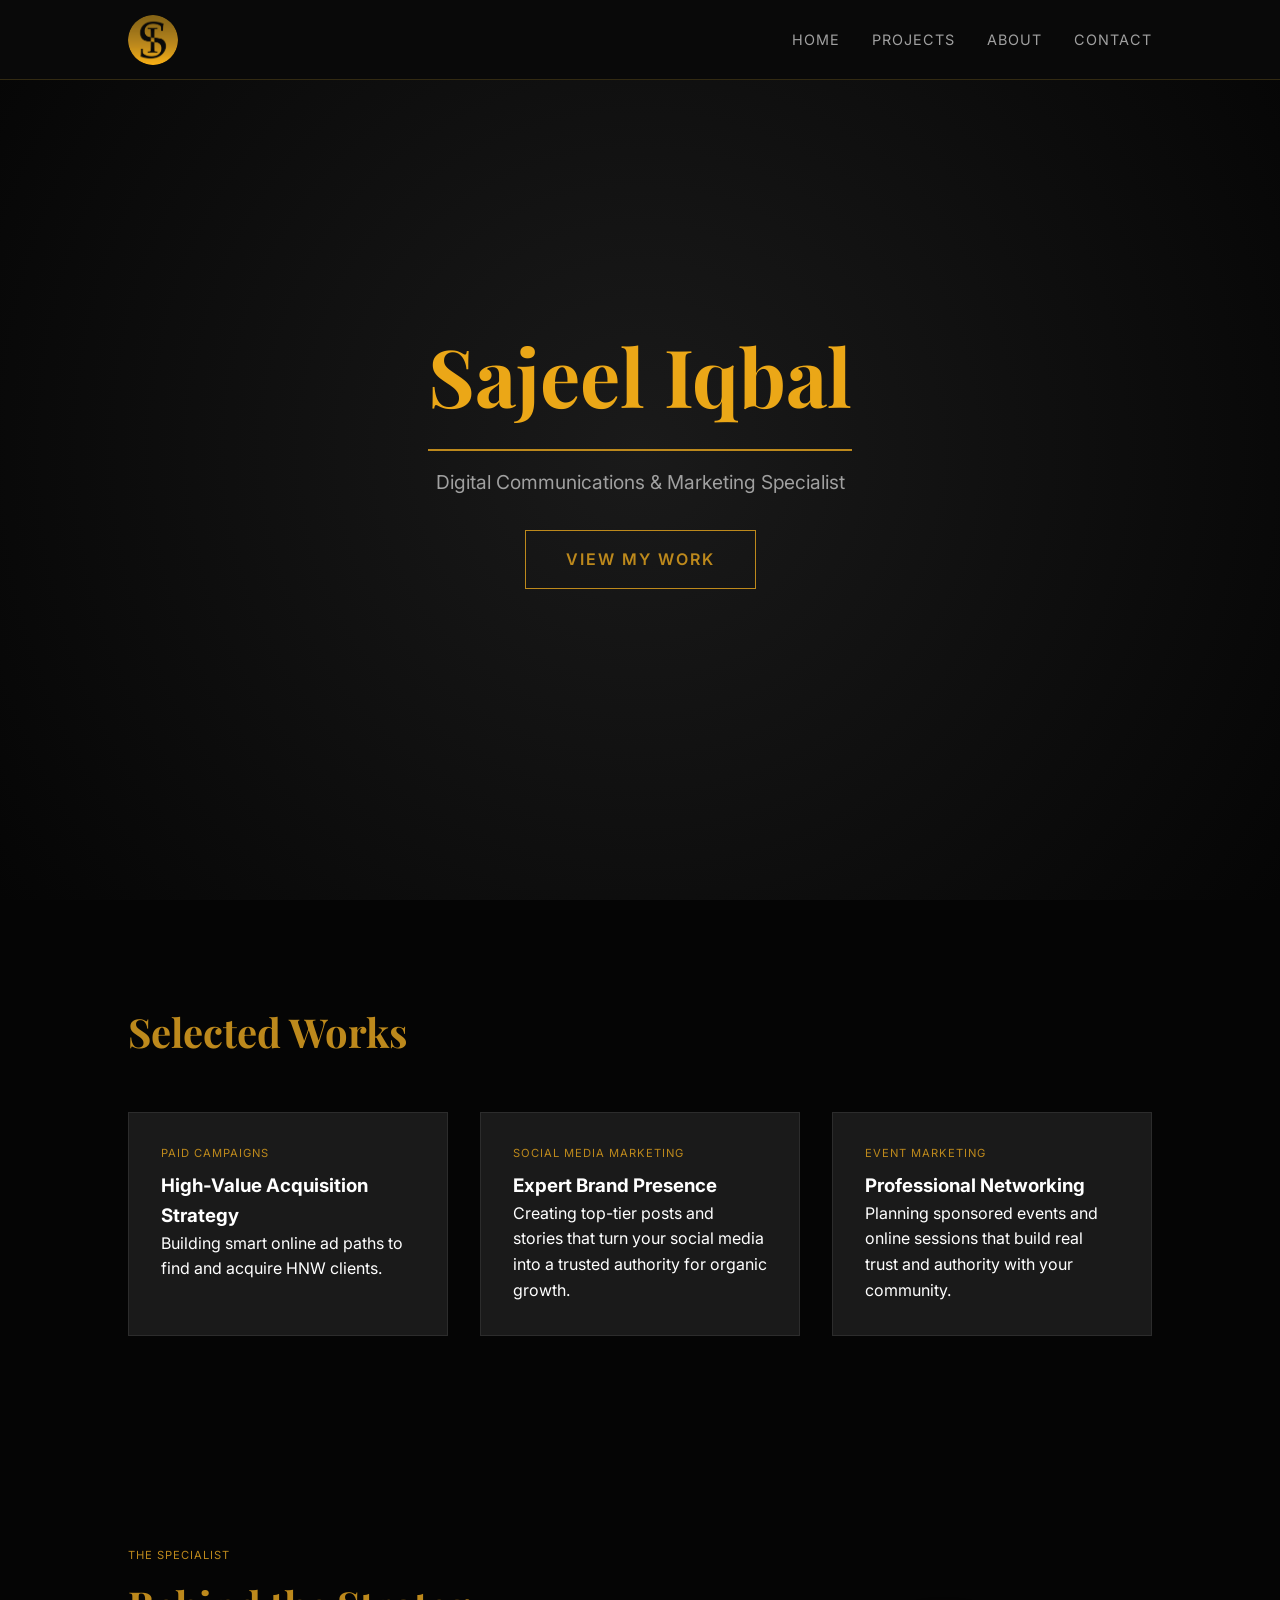
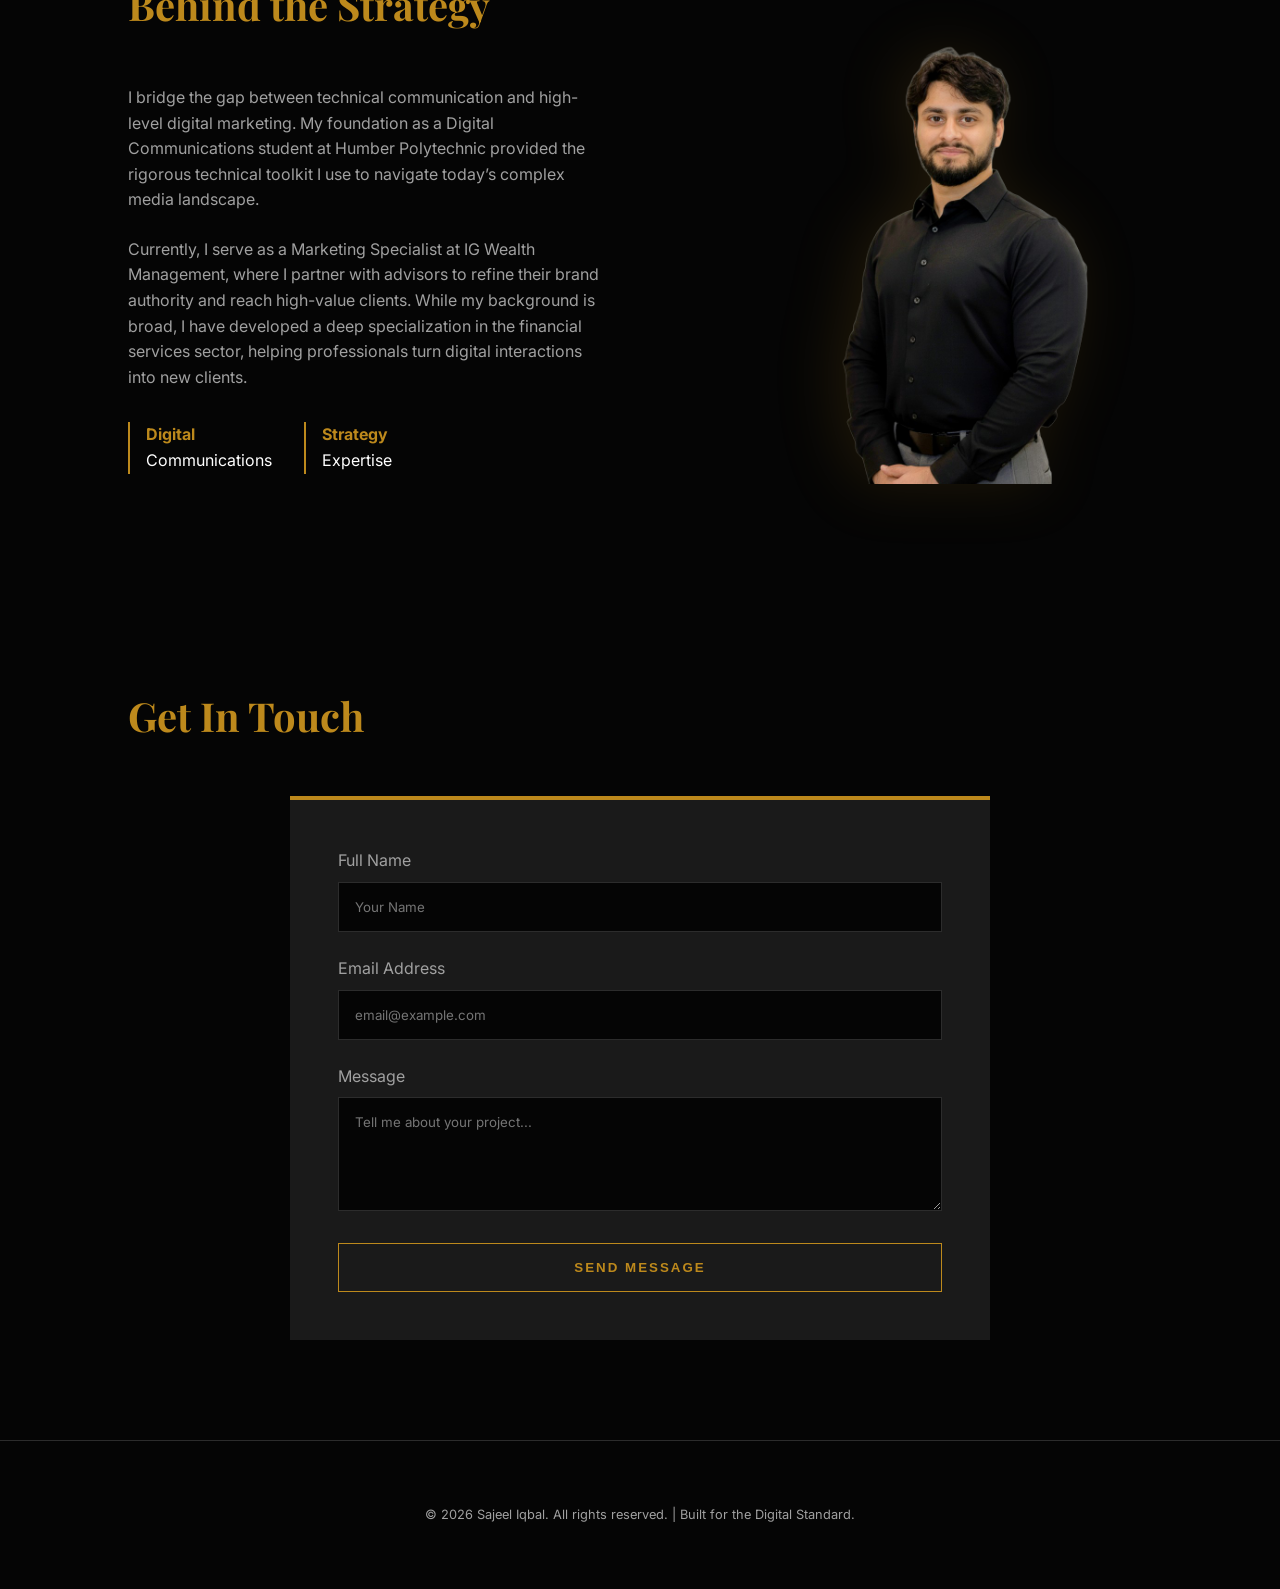
==== index.html @ 111048b8 "Add files via upload" ====
<!DOCTYPE html>
<html lang="en">
  <head>
    <meta charset="UTF-8" />
    <meta name="viewport" content="width=device-width, initial-scale=1.0" />
    <title>Sajeel Iqbal | Digital Communications & Marketing Specialist</title>
    <link
      href="https://fonts.googleapis.com/css2?family=Inter:wght@300;400;600&family=Playfair+Display:wght@700&display=swap"
      rel="stylesheet"
    />
    <link rel="stylesheet" href="style.css" />
  </head>
  <body>
    <nav>
      <a href="#" class="logo-container">
        <img
          src="img/Initials-logo.png"
          alt="Sajeel Iqbal Logo"
          class="nav-logo"
        />
      </a>

      <div class="menu-toggle" id="mobile-menu">
        <span class="bar"></span>
        <span class="bar"></span>
        <span class="bar"></span>
      </div>

      <div class="nav-links">
        <a href="#home">Home</a>
        <a href="#projects">Projects</a>
        <a href="#about">About</a>
        <a href="#contact">Contact</a>
      </div>
    </nav>

    <section id="home">
      <h1 class="hero-title">Sajeel Iqbal</h1>
      <p class="hero-sub">Digital Communications & Marketing Specialist</p>
      <div class="hero-cta">
        <a href="#projects" class="btn">View My Work</a>
      </div>
    </section>

    <section id="projects">
      <h2>Selected Works</h2>
      <div class="project-grid">
        <div class="project-card">
          <span class="tag">Paid Campaigns</span>
          <h3>High-Value Acquisition Strategy</h3>
          <p>Building smart online ad paths to find and acquire HNW clients.</p>
        </div>
        <div class="project-card">
          <span class="tag">Social Media Marketing</span>
          <h3>Expert Brand Presence</h3>
          <p>
            Creating top-tier posts and stories that turn your social media into
            a trusted authority for organic growth.
          </p>
        </div>
        <div class="project-card">
          <span class="tag">Event Marketing</span>
          <h3>Professional Networking</h3>
          <p>
            Planning sponsored events and online sessions that build real trust
            and authority with your community.
          </p>
        </div>
      </div>
    </section>

    <section id="about">
      <div class="about-container">
        <div class="about-content">
          <span class="tag">The Specialist</span>
          <h2>Behind the Strategy</h2>
          <p>
            I bridge the gap between technical communication and high-level
            digital marketing. My foundation as a Digital Communications student
            at Humber Polytechnic provided the rigorous technical toolkit I use
            to navigate today’s complex media landscape.
          </p>
          <p>
            Currently, I serve as a Marketing Specialist at IG Wealth
            Management, where I partner with advisors to refine their brand
            authority and reach high-value clients. While my background is
            broad, I have developed a deep specialization in the financial
            services sector, helping professionals turn digital interactions
            into new clients.
          </p>
          <div class="about-stats">
            <div class="stat-item">
              <strong>Digital</strong>
              <span>Communications</span>
            </div>
            <div class="stat-item">
              <strong>Strategy</strong>
              <span>Expertise</span>
            </div>
          </div>
        </div>
        <div class="about-image">
          <img src="img/sajeel.png" alt="Sajeel Iqbal" />
        </div>
      </div>
    </section>

    <section id="contact">
      <h2>Get In Touch</h2>
      <div class="contact-container">
        <form>
          <div class="form-group">
            <label>Full Name</label>
            <input type="text" placeholder="Your Name" required />
          </div>
          <div class="form-group">
            <label>Email Address</label>
            <input type="email" placeholder="email@example.com" required />
          </div>
          <div class="form-group">
            <label>Message</label>
            <textarea
              rows="5"
              placeholder="Tell me about your project..."
              required
            ></textarea>
          </div>
          <button type="submit" class="btn submit-btn">Send Message</button>
        </form>
      </div>
    </section>

    <script src="script.js"></script>

    <footer>
      <p>
        &copy; 2026 Sajeel Iqbal. All rights reserved. | Built for the Digital
        Standard.
      </p>
    </footer>
  </body>
</html>
---- style.css ----
:root {
  --black: #050505;
  --matte-black: #1a1a1a;
  --gold: #bd891c;
  --gold-bright: #eba717;
  --slate: #2c2c2c;
  --text-gray: #a0a0a0;
  --white: #ffffff;
}

* {
  margin: 0;
  padding: 0;
  box-sizing: border-box;
}

html {
  scroll-behavior: smooth;
}

body {
  background-color: var(--black);
  color: var(--white);
  font-family: "Inter", sans-serif;
  line-height: 1.6;
  overflow-x: hidden;
}

/* --- Scrollbar --- */
::-webkit-scrollbar {
  width: 8px;
}
::-webkit-scrollbar-track {
  background: var(--black);
}
::-webkit-scrollbar-thumb {
  background: var(--gold);
  border-radius: 10px;
}

/* --- Navigation --- */
nav {
  position: fixed;
  width: 100%;
  height: 80px;
  padding: 0 10%;
  display: flex;
  justify-content: space-between;
  align-items: center;
  background: rgba(10, 10, 10, 0.95);
  backdrop-filter: blur(10px);
  z-index: 1000;
  border-bottom: 1px solid rgba(212, 175, 55, 0.2);
}

.logo-container {
  display: flex;
  align-items: center;
  text-decoration: none;
}

.nav-logo {
  height: 50px;
  width: auto;
  border-radius: 50%;
  transition: transform 0.3s ease;
}

.nav-logo:hover {
  transform: scale(1.05);
}

.nav-links {
  display: flex;
  gap: 2rem;
}

.nav-links a {
  text-decoration: none;
  color: var(--text-gray);
  font-size: 0.9rem;
  text-transform: uppercase;
  letter-spacing: 1px;
  transition: 0.3s;
}

.nav-links a:hover {
  color: var(--gold);
}

/* --- Hamburger Menu --- */
.menu-toggle {
  display: none;
  flex-direction: column;
  gap: 6px;
  cursor: pointer;
}

.bar {
  width: 25px;
  height: 2px;
  background-color: var(--gold);
  transition: 0.3s;
}

/* --- Hero Section --- */
#home {
  height: 100vh;
  display: flex;
  flex-direction: column;
  justify-content: center;
  align-items: center;
  text-align: center;
  padding: 0 10%;
  background: radial-gradient(circle at center, #1a1a1a 0%, #050505 100%);
}

.hero-title {
  font-family: "Playfair Display", serif;
  font-size: clamp(3rem, 8vw, 5rem);
  color: var(--gold-bright);
  margin-bottom: 1rem;
  border-bottom: 2px solid var(--gold);
  display: inline-block;
  padding-bottom: 10px;
}

.hero-sub {
  color: var(--text-gray);
  max-width: 600px;
  font-size: 1.2rem;
  margin-bottom: 2rem;
}

.btn {
  display: inline-block;
  padding: 1rem 2.5rem;
  border: 1px solid var(--gold);
  color: var(--gold);
  text-decoration: none;
  text-transform: uppercase;
  letter-spacing: 2px;
  font-weight: 600;
  transition: 0.4s ease;
  background: transparent;
}

.btn:hover {
  background: var(--gold);
  color: var(--black);
  box-shadow: 0 0 20px rgba(212, 175, 55, 0.4);
}

/* --- Sections General --- */
section {
  padding: 100px 10%;
}

h2 {
  font-family: "Playfair Display", serif;
  font-size: 2.5rem;
  margin-bottom: 3rem;
  color: var(--gold);
}

/* --- Portfolio Grid --- */
.project-grid {
  display: grid;
  grid-template-columns: repeat(auto-fit, minmax(300px, 1fr));
  gap: 2rem;
}

.project-card {
  background: var(--matte-black);
  border: 1px solid var(--slate);
  padding: 2rem;
  position: relative;
  transition: 0.4s;
  overflow: hidden;
  transition: all 0.4s cubic-bezier(0.175, 0.885, 0.32, 1.275); /* Smooth "pop" effect */
}

.project-card:hover {
  border-color: var(--gold);
  transform: translateY(-10px);
  background: rgba(26, 26, 26, 0.8); /* Slight transparency */
  box-shadow: 0 10px 30px rgba(0, 0, 0, 0.5), 0 0 15px rgba(189, 137, 28, 0.1); /* Subtle gold aura */
}

.tag {
  font-size: 0.7rem;
  color: var(--gold);
  text-transform: uppercase;
  letter-spacing: 1px;
  margin-bottom: 0.5rem;
  display: block;
}

/* --- About Section --- */
.about-container {
  display: flex;
  align-items: center;
  gap: 4rem;
  max-width: 1100px;
  margin: 0 auto;
}

.about-content {
  flex: 1;
}

.about-content p {
  color: var(--text-gray);
  margin-bottom: 1.5rem;
}

.about-image {
  flex: 1;
  display: flex;
  justify-content: flex-end;
}

.about-image img {
  width: 100%;
  max-width: 400px;
  height: auto;
  filter: drop-shadow(-10px 0 30px rgba(189, 137, 28, 0.15));
}

.about-stats {
  display: flex;
  gap: 2rem;
  margin-top: 2rem;
}

.stat-item {
  border-left: 2px solid var(--gold);
  padding-left: 1rem;
}

.stat-item strong {
  display: block;
  color: var(--gold);
}

/* --- Contact Form --- */
.contact-container {
  max-width: 700px;
  margin: 0 auto;
  background: var(--matte-black);
  padding: 3rem;
  border-top: 4px solid var(--gold);
}

.form-group {
  margin-bottom: 1.5rem;
}

label {
  display: block;
  margin-bottom: 0.5rem;
  color: var(--text-gray);
}

input,
textarea {
  width: 100%;
  padding: 1rem;
  background: var(--black);
  border: 1px solid var(--slate);
  color: white;
  font-family: "Inter", sans-serif;
}

input:focus,
textarea:focus {
  outline: none;
  border-color: var(--gold);
}

.submit-btn {
  width: 100%;
  cursor: pointer;
}

footer {
  text-align: center;
  padding: 4rem 10%;
  color: var(--text-gray);
  font-size: 0.8rem;
  border-top: 1px solid var(--slate);
}

/* --- Mobile Adjustments --- */
@media (max-width: 768px) {
  .menu-toggle {
    display: flex;
    z-index: 1001;
  }

  .nav-links {
    position: fixed;
    right: -100%; /* Hidden off-screen */
    top: 0;
    width: 70%;
    height: 100vh;
    background: var(--matte-black);
    flex-direction: column;
    justify-content: center;
    align-items: center;
    transition: 0.4s ease-in-out;
    border-left: 1px solid var(--gold);
  }

  .nav-links.active {
    right: 0; /* Slides in when active */
  }

  /* Hamburger to X animation */
  .menu-toggle.active .bar:nth-child(1) {
    transform: translateY(8px) rotate(45deg);
  }
  .menu-toggle.active .bar:nth-child(2) {
    opacity: 0;
  }
  .menu-toggle.active .bar:nth-child(3) {
    transform: translateY(-8px) rotate(-45deg);
  }

  section {
    padding: 60px 5%;
  }

  .about-container {
    flex-direction: column-reverse; /* Image on top on mobile */
    text-align: center;
  }

  .about-image {
    justify-content: center;
  }

  .about-stats {
    justify-content: center;
  }
}
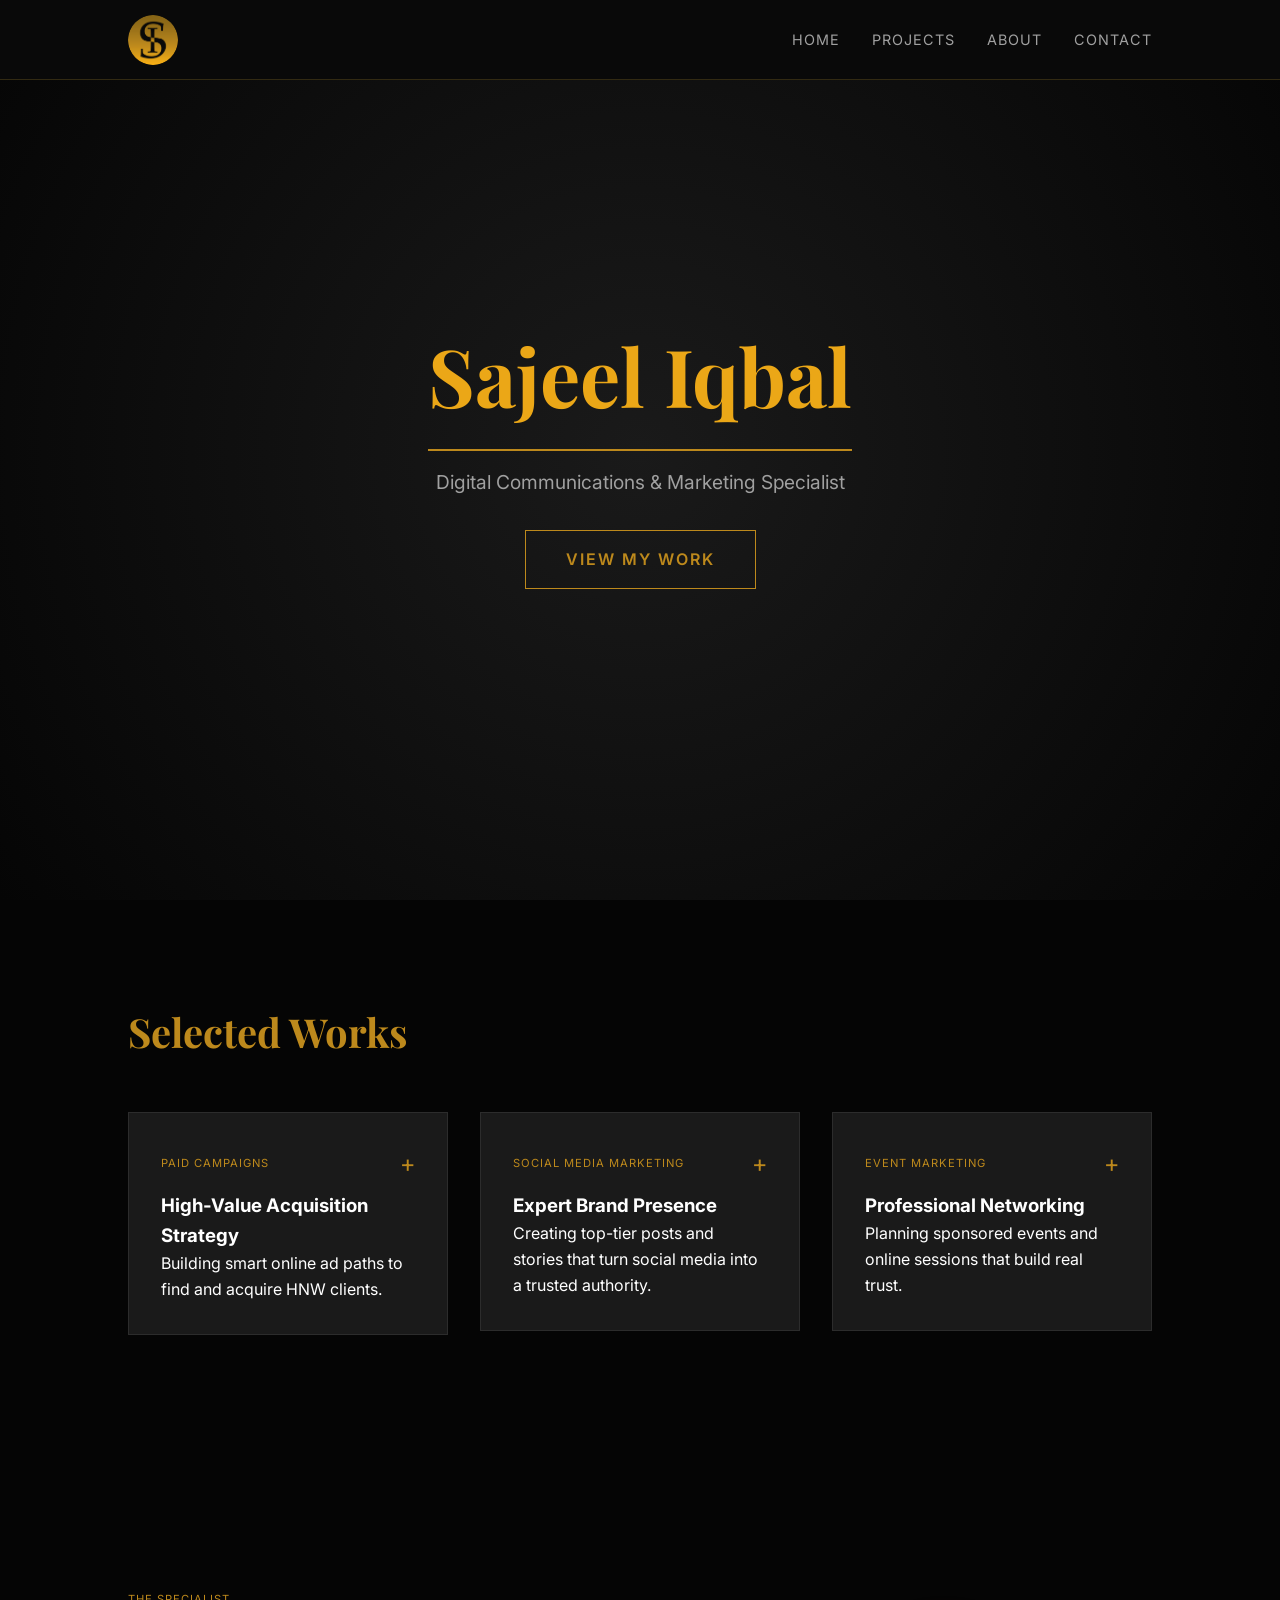
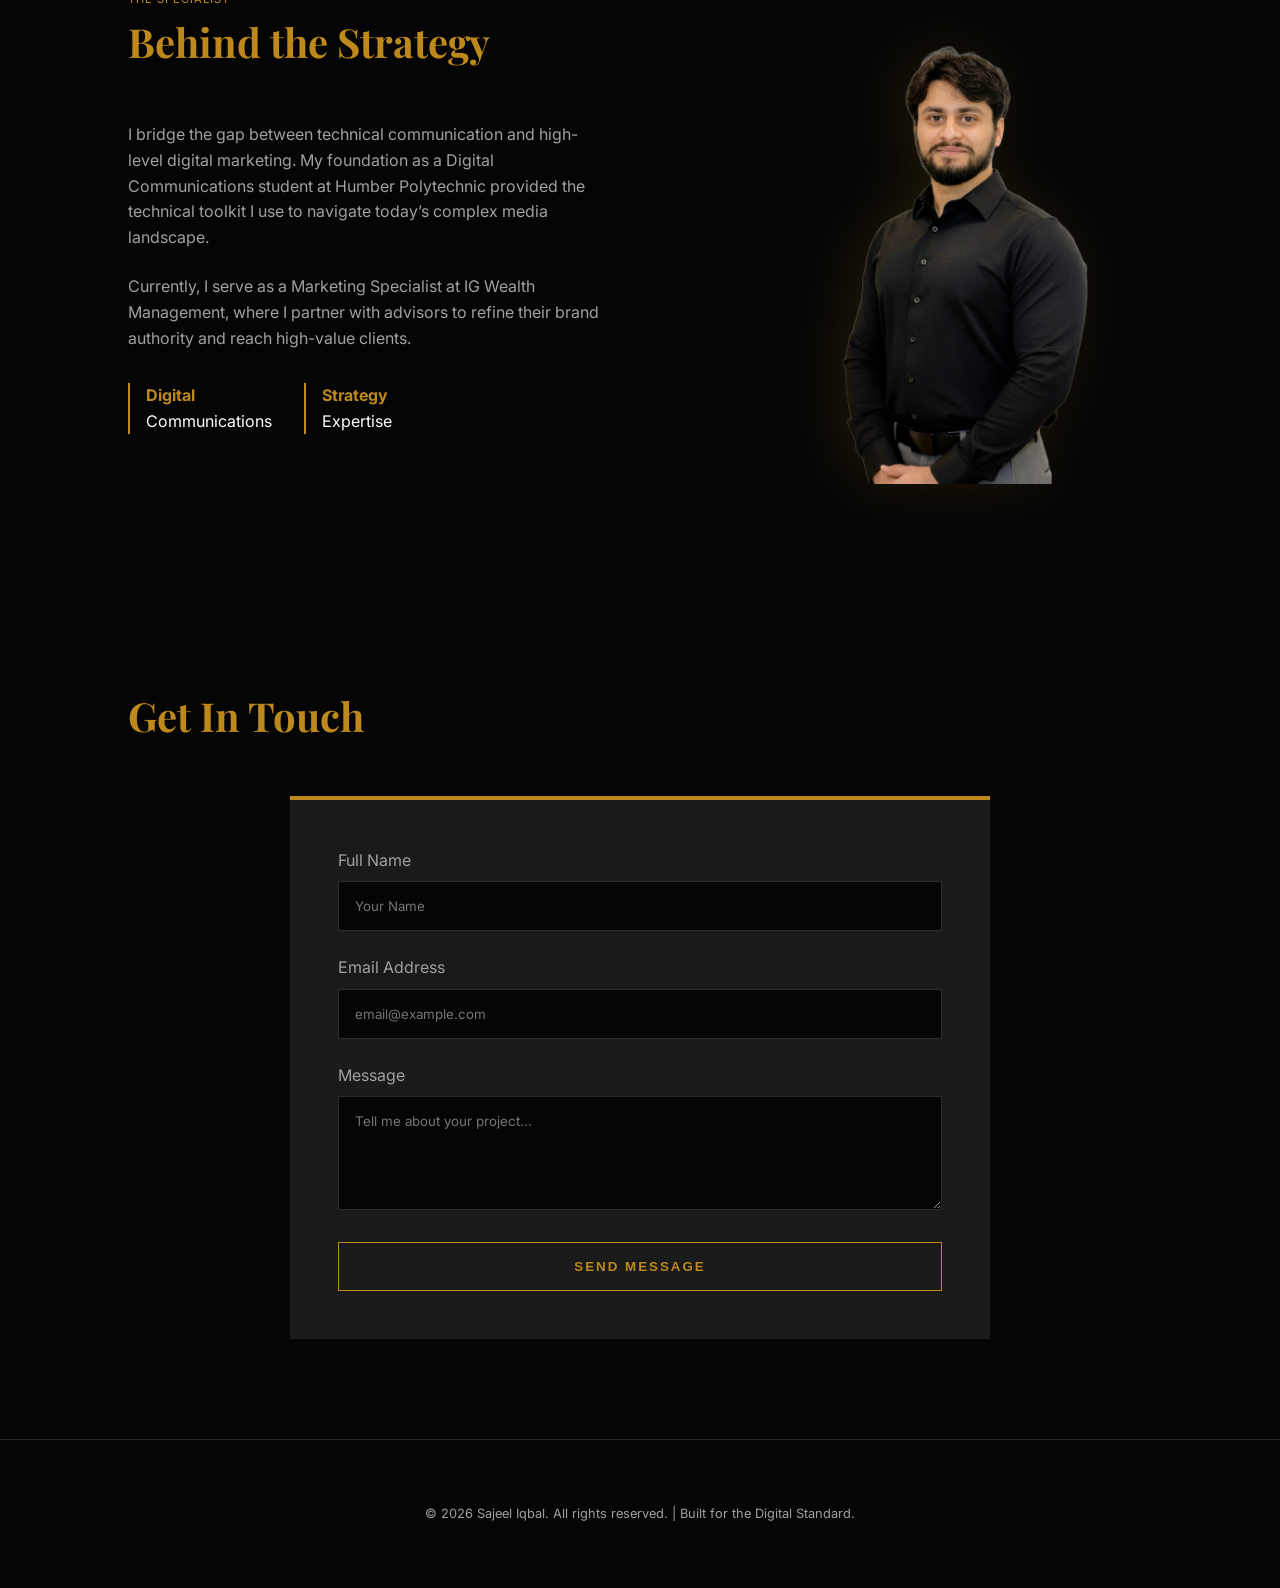
==== commit cbdee368: "Add files via upload" ====
--- a/index.html
+++ b/index.html
@@ -45,26 +45,139 @@
     <section id="projects">
       <h2>Selected Works</h2>
       <div class="project-grid">
-        <div class="project-card">
-          <span class="tag">Paid Campaigns</span>
+        <div class="project-card" onclick="toggleDetails(this)">
+          <div class="card-header">
+            <span class="tag">Paid Campaigns</span>
+            <span class="expand-icon">+</span>
+          </div>
           <h3>High-Value Acquisition Strategy</h3>
           <p>Building smart online ad paths to find and acquire HNW clients.</p>
-        </div>
-        <div class="project-card">
-          <span class="tag">Social Media Marketing</span>
+
+          <div class="project-details">
+            <ul>
+              <li>
+                <strong>Targeting:</strong> Precision-engineered HNW audience
+                segmentation.
+              </li>
+              <li>
+                <strong>Optimization:</strong> A/B testing ad copy for premium
+                conversions.
+              </li>
+            </ul>
+            <div class="project-media">
+              <img
+                src="img/connecting-dots-ad.png"
+                alt="Campaign Analytics"
+                class="dropdown-img"
+              />
+            </div>
+            <div class="project-media">
+              <img
+                src="img/estate-planning-ad.png"
+                alt="Campaign Analytics"
+                class="dropdown-img"
+              />
+            </div>
+            <div class="project-media">
+              <img
+                src="img/connecting-dots-ad2.png"
+                alt="Campaign Analytics"
+                class="dropdown-img"
+              />
+            </div>
+          </div>
+        </div>
+
+        <div class="project-card" onclick="toggleDetails(this)">
+          <div class="card-header">
+            <span class="tag">Social Media Marketing</span>
+            <span class="expand-icon">+</span>
+          </div>
           <h3>Expert Brand Presence</h3>
           <p>
-            Creating top-tier posts and stories that turn your social media into
-            a trusted authority for organic growth.
-          </p>
-        </div>
-        <div class="project-card">
-          <span class="tag">Event Marketing</span>
+            Creating top-tier posts and stories that turn social media into a
+            trusted authority.
+          </p>
+
+          <div class="project-details">
+            <ul>
+              <li>
+                <strong>Authority:</strong> Positioning advisors as thought
+                leaders on LinkedIn.
+              </li>
+              <li>
+                <strong>Engagement:</strong> High-quality organic content
+                designed for reach.
+              </li>
+            </ul>
+            <div class="carousel-container">
+            <div class="carousel-track">
+              <div class="carousel-slide">
+                <img src="img/laidoff-carousel1.png" alt="Ad Preview 1" class="dropdown-img">
+              </div>
+              <div class="carousel-slide">
+                <img src="img/laidoff-carousel2.png" alt="Ad Preview 2" class="dropdown-img">
+              </div>
+              <div class="carousel-slide">
+                <img src="img/laidoff-carousel3.png" alt="Ad Preview 3" class="dropdown-img">
+              </div>
+              <div class="carousel-slide">
+                <img src="img/laidoff-carousel4.png" alt="Ad Preview 4" class="dropdown-img">
+              </div>
+              <div class="carousel-slide">
+                <img src="img/laidoff-carousel5.png" alt="Ad Preview 5" class="dropdown-img">
+              </div>
+              <div class="carousel-slide">
+                <img src="img/laidoff-carousel6.png" alt="Ad Preview 6" class="dropdown-img">
+              </div>
+              <div class="carousel-slide">
+                <img src="img/laidoff-carousel7.png" alt="Ad Preview 7" class="dropdown-img">
+              </div>
+              <div class="carousel-slide">
+                <img src="img/laidoff-carousel8.png" alt="Ad Preview 8" class="dropdown-img">
+              </div>
+            </div>
+            <div class="carousel-hint">Swipe to see more →</div>
+          </div>
+          </div>
+        </div>
+
+        <div class="project-card" onclick="toggleDetails(this)">
+          <div class="card-header">
+            <span class="tag">Event Marketing</span>
+            <span class="expand-icon">+</span>
+          </div>
           <h3>Professional Networking</h3>
           <p>
-            Planning sponsored events and online sessions that build real trust
-            and authority with your community.
-          </p>
+            Planning sponsored events and online sessions that build real trust.
+          </p>
+
+          <div class="project-details">
+            <ul>
+              <li>
+                <strong>Webinars:</strong> Managing end-to-end digital event
+                logistics.
+              </li>
+              <li>
+                <strong>Lead Nurture:</strong> Post-event follow-up strategies
+                to secure clients.
+              </li>
+            </ul>
+            <div class="project-media">
+              <img
+                src="img/lawnbowling.jpg"
+                alt="Event Strategy"
+                class="dropdown-img"
+              />
+            </div>
+            <div class="project-media">
+              <img
+                src="img/seminar.jpg"
+                alt="Event Strategy"
+                class="dropdown-img"
+              />
+            </div>
+          </div>
         </div>
       </div>
     </section>
@@ -77,16 +190,13 @@
           <p>
             I bridge the gap between technical communication and high-level
             digital marketing. My foundation as a Digital Communications student
-            at Humber Polytechnic provided the rigorous technical toolkit I use
-            to navigate today’s complex media landscape.
+            at Humber Polytechnic provided the technical toolkit I use to
+            navigate today’s complex media landscape.
           </p>
           <p>
             Currently, I serve as a Marketing Specialist at IG Wealth
             Management, where I partner with advisors to refine their brand
-            authority and reach high-value clients. While my background is
-            broad, I have developed a deep specialization in the financial
-            services sector, helping professionals turn digital interactions
-            into new clients.
+            authority and reach high-value clients.
           </p>
           <div class="about-stats">
             <div class="stat-item">
--- a/style.css
+++ b/style.css
@@ -8,6 +8,7 @@
   --white: #ffffff;
 }
 
+/* --- Base Reset --- */
 * {
   margin: 0;
   padding: 0;
@@ -56,7 +57,6 @@
 .logo-container {
   display: flex;
   align-items: center;
-  text-decoration: none;
 }
 
 .nav-logo {
@@ -64,10 +64,6 @@
   width: auto;
   border-radius: 50%;
   transition: transform 0.3s ease;
-}
-
-.nav-logo:hover {
-  transform: scale(1.05);
 }
 
 .nav-links {
@@ -141,8 +137,9 @@
   text-transform: uppercase;
   letter-spacing: 2px;
   font-weight: 600;
-  transition: 0.4s ease;
+  transition: all 0.3s ease;
   background: transparent;
+  cursor: pointer;
 }
 
 .btn:hover {
@@ -154,6 +151,7 @@
 /* --- Sections General --- */
 section {
   padding: 100px 10%;
+  scroll-margin-top: 80px;
 }
 
 h2 {
@@ -163,28 +161,46 @@
   color: var(--gold);
 }
 
-/* --- Portfolio Grid --- */
+/* --- Portfolio Grid & Dropdowns --- */
 .project-grid {
   display: grid;
   grid-template-columns: repeat(auto-fit, minmax(300px, 1fr));
   gap: 2rem;
+  align-items: start;
 }
 
 .project-card {
   background: var(--matte-black);
   border: 1px solid var(--slate);
   padding: 2rem;
-  position: relative;
-  transition: 0.4s;
-  overflow: hidden;
-  transition: all 0.4s cubic-bezier(0.175, 0.885, 0.32, 1.275); /* Smooth "pop" effect */
+  cursor: pointer;
+  overflow: visible;
+  /* Optimized transitions to prevent clunkiness */
+  transition: transform 0.3s ease, border-color 0.3s ease, box-shadow 0.3s ease;
 }
 
 .project-card:hover {
   border-color: var(--gold);
-  transform: translateY(-10px);
-  background: rgba(26, 26, 26, 0.8); /* Slight transparency */
-  box-shadow: 0 10px 30px rgba(0, 0, 0, 0.5), 0 0 15px rgba(189, 137, 28, 0.1); /* Subtle gold aura */
+  transform: translateY(-5px);
+}
+
+/* Keep card raised while active */
+.project-card.active {
+  transform: translateY(-5px);
+  border-color: var(--gold);
+}
+
+.card-header {
+  display: flex;
+  justify-content: space-between;
+  align-items: center;
+  margin-bottom: 0.5rem;
+}
+
+.expand-icon {
+  color: var(--gold);
+  font-size: 1.5rem;
+  transition: transform 0.4s ease;
 }
 
 .tag {
@@ -192,8 +208,127 @@
   color: var(--gold);
   text-transform: uppercase;
   letter-spacing: 1px;
+}
+
+/* --- THE DROPDOWN FIX --- */
+.project-details {
+  max-height: 0;
+  overflow: hidden;
+  /* This cubic-bezier creates a much smoother entrance/exit */
+  transition: max-height 0.4s cubic-bezier(0, 1, 0, 1);
+}
+
+.project-card.active .project-details {
+  /* Set closer to real content height to avoid 'dead timing' */
+  max-height: 2500px;
+  margin-top: 1.5rem;
+  padding-top: 1.5rem;
+  border-top: 1px solid var(--slate);
+  /* Use a standard ease for the expansion */
+  transition: max-height 0.8s ease-in-out;
+}
+
+.project-card.active .expand-icon {
+  transform: rotate(45deg);
+}
+
+.project-details ul {
+  list-style: none;
+  margin-bottom: 1.5rem;
+}
+
+.project-details li {
+  color: var(--text-gray);
+  font-size: 0.9rem;
   margin-bottom: 0.5rem;
-  display: block;
+  padding-left: 1.2rem;
+  position: relative;
+}
+
+.project-details li::before {
+  content: "→";
+  position: absolute;
+  left: 0;
+  color: var(--gold);
+}
+
+/* --- Dropdown Media Support --- */
+.project-media {
+  display: flex;
+  flex-direction: column;
+  gap: 1rem;
+}
+
+.dropdown-img {
+  width: 100%;
+  height: auto;
+  /* Pre-define aspect ratio to prevent layout shifting/clunk */
+  /* aspect-ratio: 16 / 9; */
+  object-fit: cover;
+  border-radius: 4px;
+  border: 1px solid var(--slate);
+  background-color: var(--black);
+  margin-bottom: 1rem;
+}
+
+.video-container {
+  position: relative;
+  padding-bottom: 56.25%; /* 16:9 Aspect Ratio */
+  height: 0;
+  overflow: hidden;
+  border-radius: 4px;
+  background-color: var(--black);
+}
+
+.video-container iframe {
+  position: absolute;
+  top: 0;
+  left: 0;
+  width: 100%;
+  height: 100%;
+}
+
+/* --- Carousel Layout --- */
+.carousel-container {
+  width: 100%;
+  overflow: hidden;
+  position: relative;
+  margin-top: 1rem;
+}
+
+.carousel-track {
+  display: flex;
+  overflow-x: auto;
+  scroll-snap-type: x mandatory; /* Makes the snap effect work */
+  scroll-behavior: smooth;
+  gap: 10px;
+  padding-bottom: 10px; /* Space for the scrollbar */
+  scrollbar-width: thin; /* For Firefox */
+  scrollbar-color: var(--gold) transparent;
+}
+
+/* Hide scrollbar for Chrome/Safari for a cleaner look */
+.carousel-track::-webkit-scrollbar {
+  height: 4px;
+}
+.carousel-track::-webkit-scrollbar-thumb {
+  background: var(--gold);
+  border-radius: 10px;
+}
+
+.carousel-slide {
+  flex: 0 0 100%; /* Each slide takes up 100% of the card width */
+  scroll-snap-align: center;
+}
+
+.carousel-hint {
+  text-align: right;
+  font-size: 0.7rem;
+  color: var(--gold);
+  text-transform: uppercase;
+  letter-spacing: 1px;
+  margin-top: 5px;
+  opacity: 0.7;
 }
 
 /* --- About Section --- */
@@ -209,10 +344,25 @@
   flex: 1;
 }
 
+/* ADD THIS PART BELOW TO FIX THE SPACING */
 .about-content p {
   color: var(--text-gray);
-  margin-bottom: 1.5rem;
-}
+  margin-bottom: 1.5rem; /* This creates the gap between paragraphs */
+  display: block;
+}
+
+.about-content p:last-of-type {
+  margin-bottom: 2rem; /* Adds extra breathing room before the stats start */
+}
+/* END OF FIX */
+
+.about-image {
+  flex: 1;
+  display: flex;
+  justify-content: flex-end;
+}
+
+
 
 .about-image {
   flex: 1;
@@ -269,7 +419,7 @@
   background: var(--black);
   border: 1px solid var(--slate);
   color: white;
-  font-family: "Inter", sans-serif;
+  font-family: inherit;
 }
 
 input:focus,
@@ -280,9 +430,10 @@
 
 .submit-btn {
   width: 100%;
-  cursor: pointer;
-}
-
+  background: transparent;
+}
+
+/* --- Footer --- */
 footer {
   text-align: center;
   padding: 4rem 10%;
@@ -300,9 +451,9 @@
 
   .nav-links {
     position: fixed;
-    right: -100%; /* Hidden off-screen */
+    right: -100%;
     top: 0;
-    width: 70%;
+    width: 75%;
     height: 100vh;
     background: var(--matte-black);
     flex-direction: column;
@@ -313,10 +464,10 @@
   }
 
   .nav-links.active {
-    right: 0; /* Slides in when active */
-  }
-
-  /* Hamburger to X animation */
+    right: 0;
+  }
+
+  /* Hamburger to X */
   .menu-toggle.active .bar:nth-child(1) {
     transform: translateY(8px) rotate(45deg);
   }
@@ -332,7 +483,7 @@
   }
 
   .about-container {
-    flex-direction: column-reverse; /* Image on top on mobile */
+    flex-direction: column-reverse;
     text-align: center;
   }
 
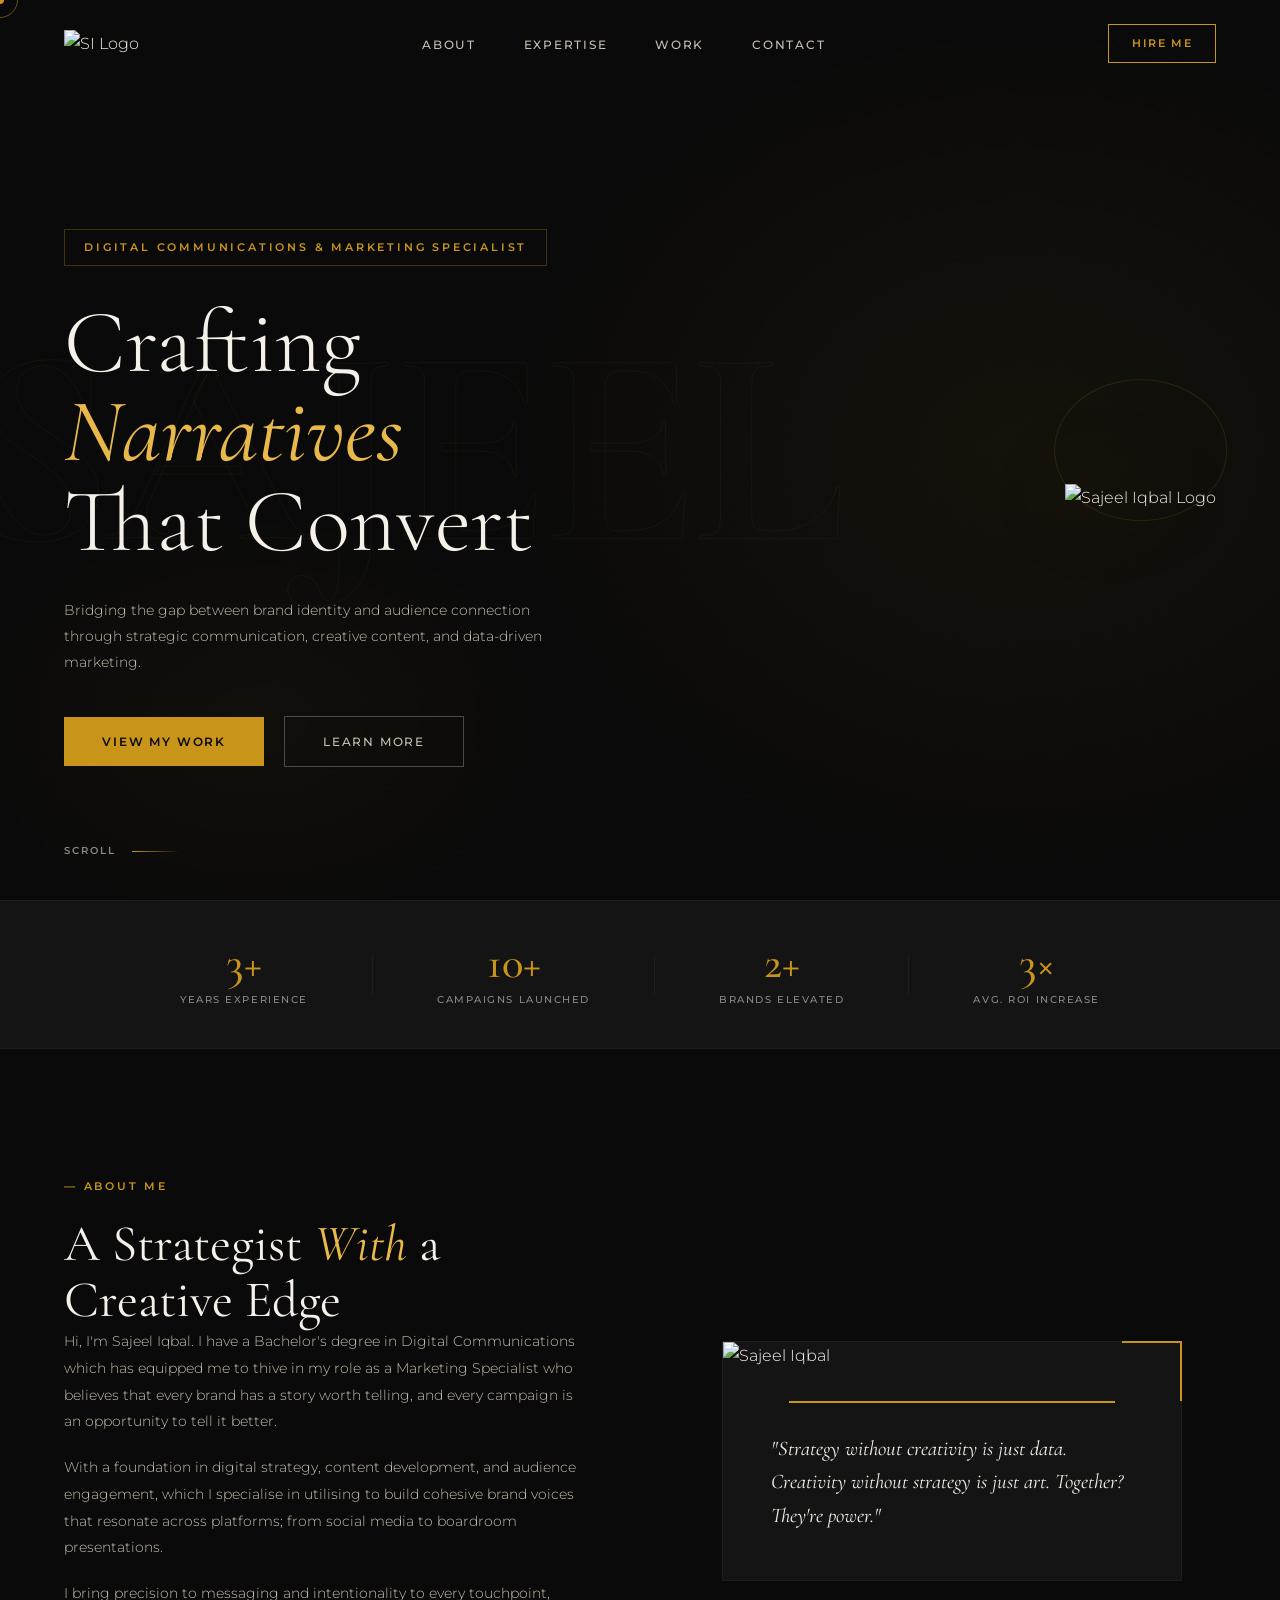
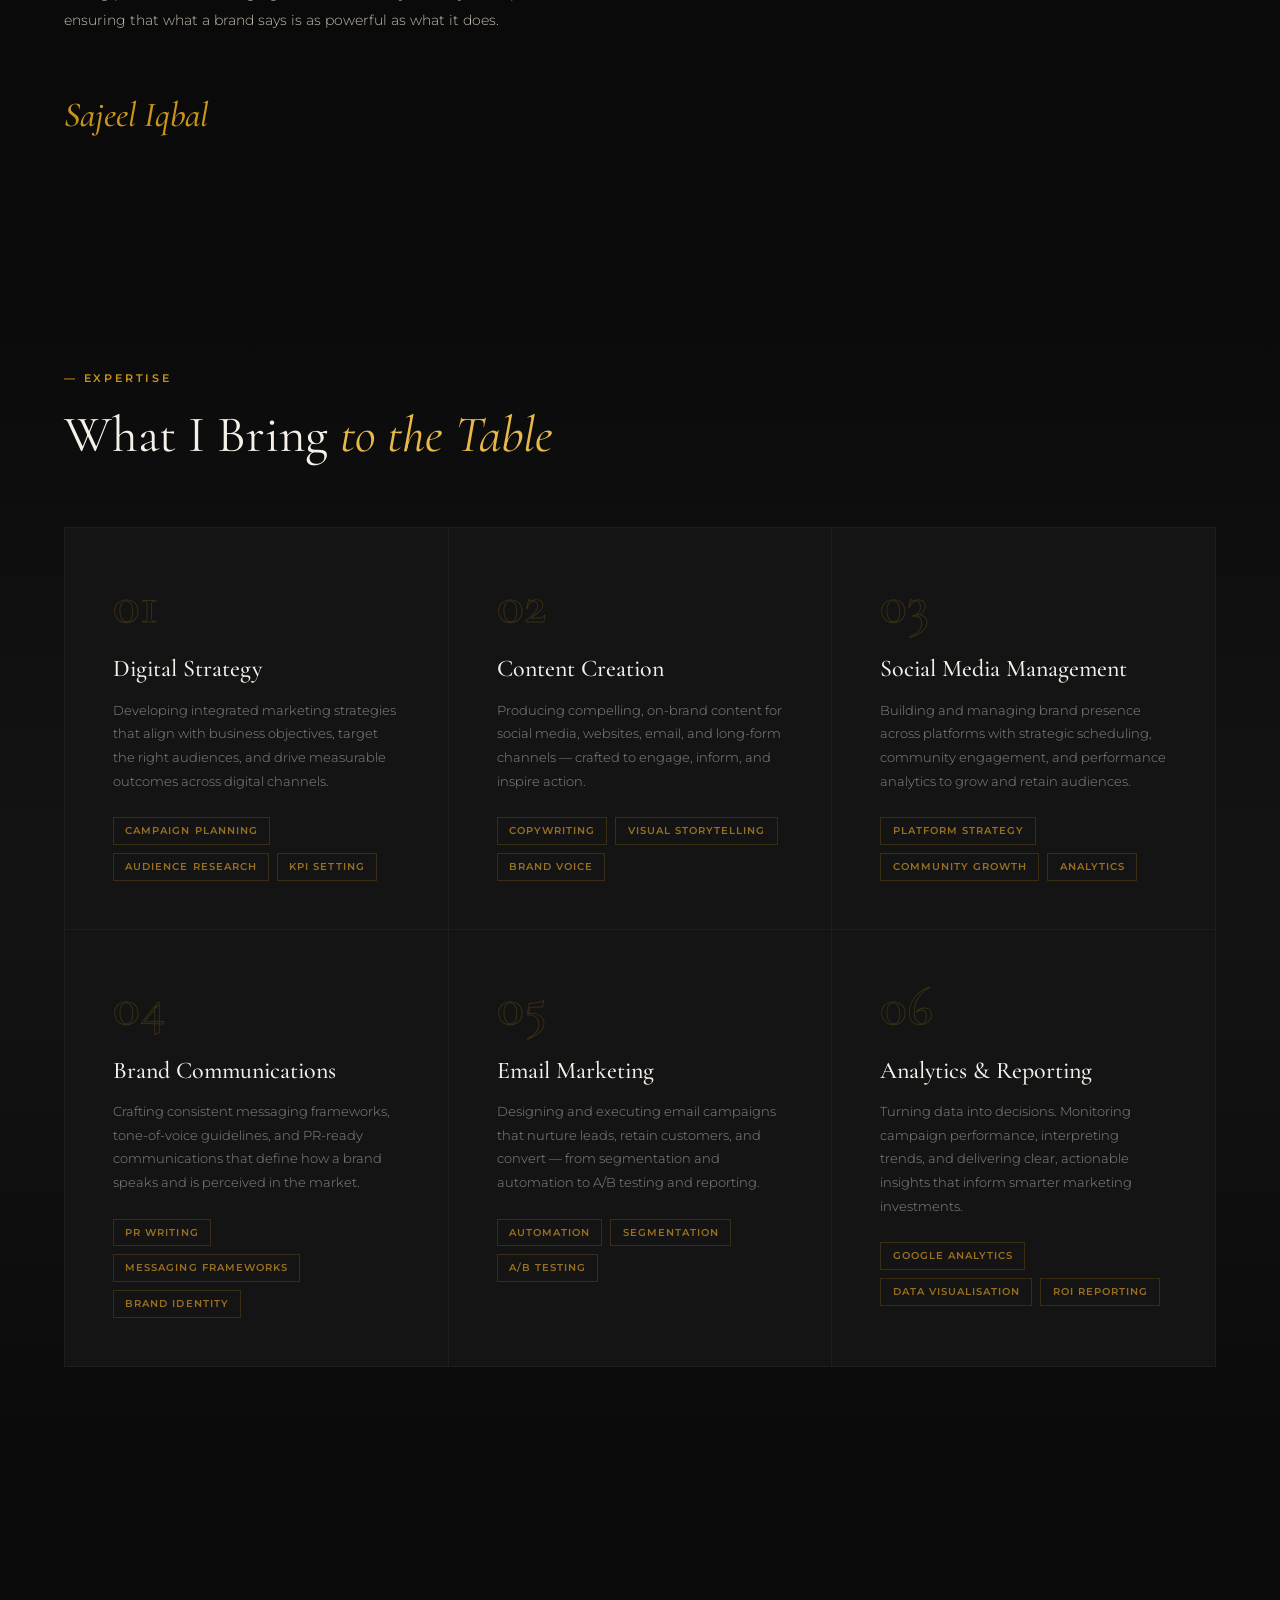
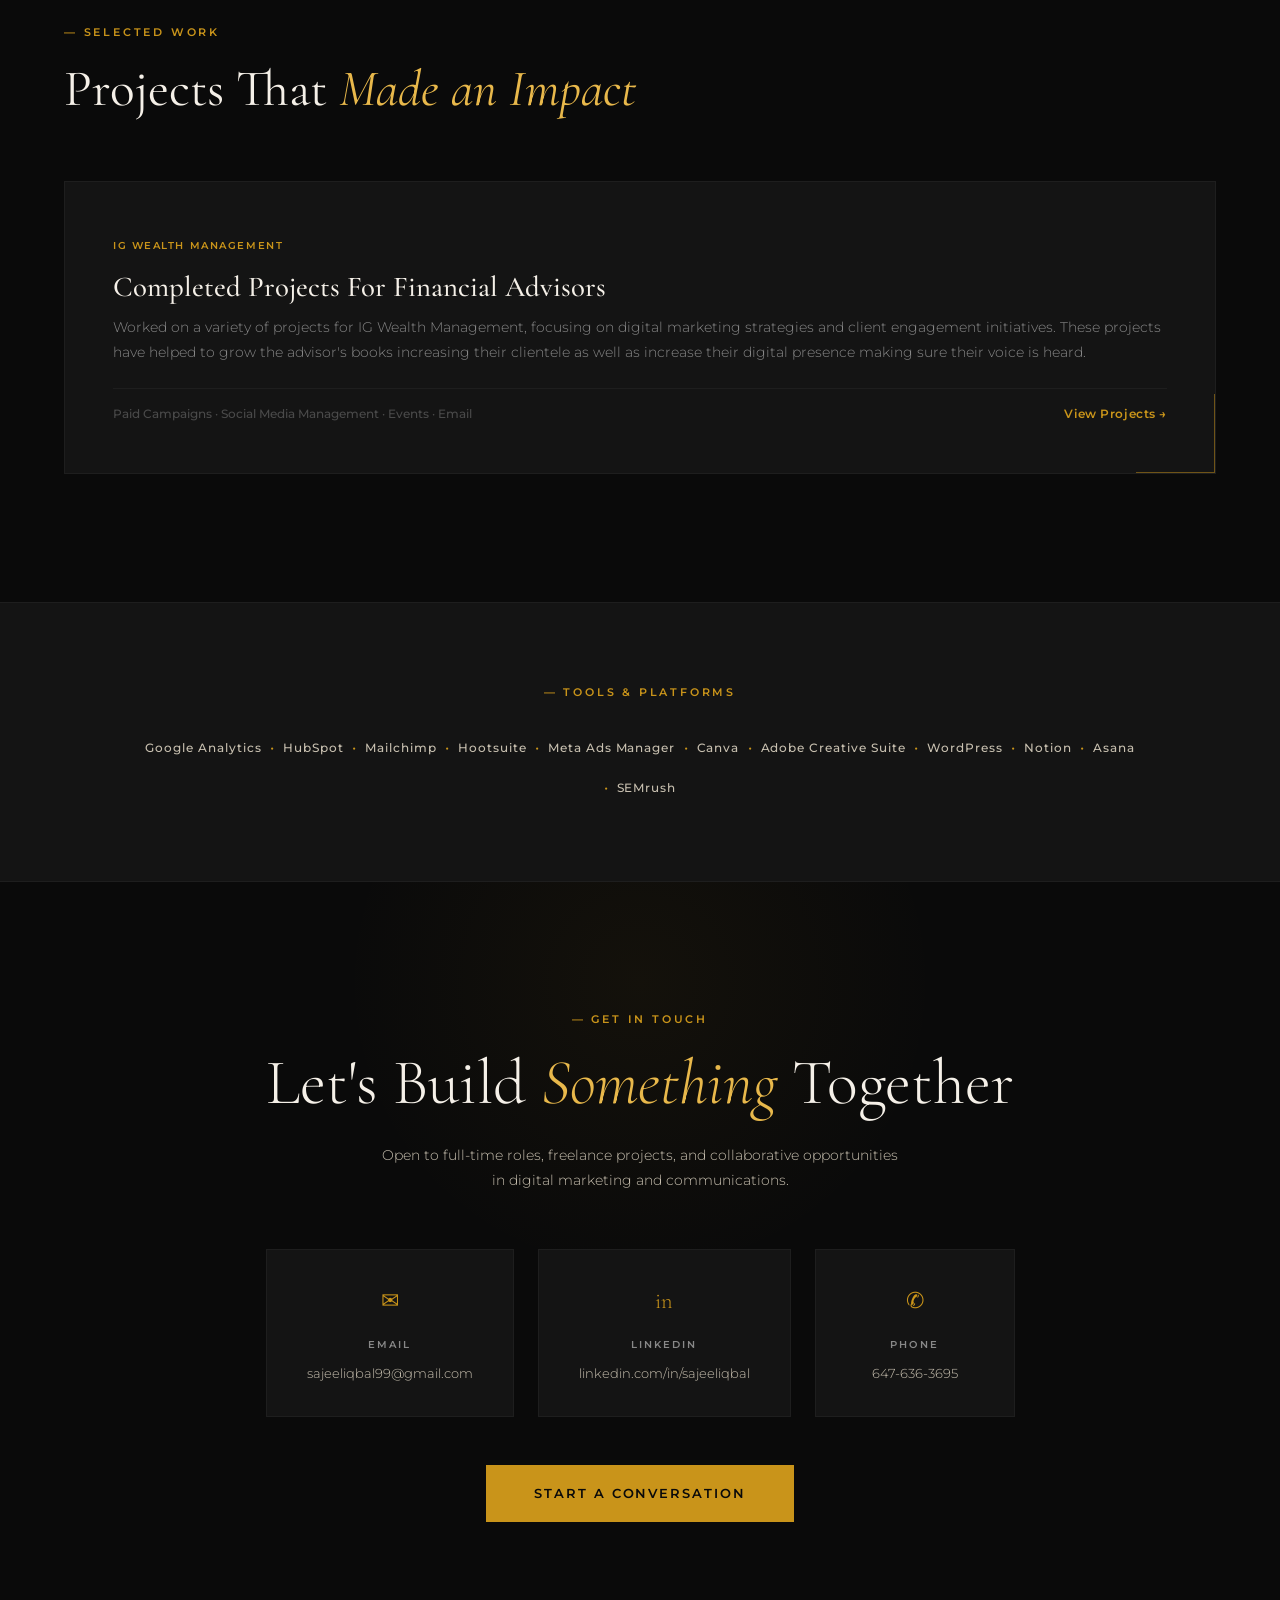
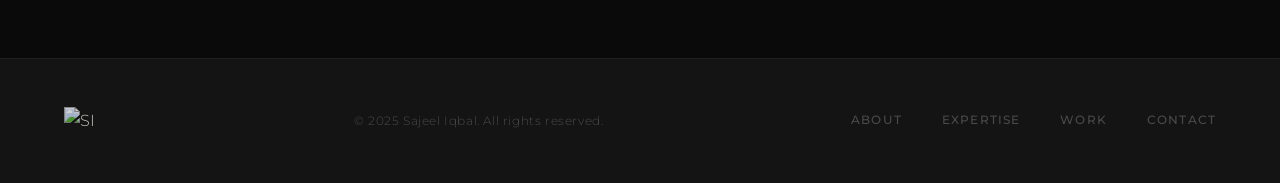
==== commit 7b135c99: "Add files via upload" ====
--- a/index.html
+++ b/index.html
@@ -1,252 +1,405 @@
 <!DOCTYPE html>
 <html lang="en">
-  <head>
-    <meta charset="UTF-8" />
-    <meta name="viewport" content="width=device-width, initial-scale=1.0" />
-    <title>Sajeel Iqbal | Digital Communications & Marketing Specialist</title>
-    <link
-      href="https://fonts.googleapis.com/css2?family=Inter:wght@300;400;600&family=Playfair+Display:wght@700&display=swap"
-      rel="stylesheet"
-    />
-    <link rel="stylesheet" href="style.css" />
-  </head>
-  <body>
-    <nav>
-      <a href="#" class="logo-container">
-        <img
-          src="img/Initials-logo.png"
-          alt="Sajeel Iqbal Logo"
-          class="nav-logo"
-        />
+<head>
+  <meta charset="UTF-8" />
+  <meta name="viewport" content="width=device-width, initial-scale=1.0" />
+  <title>Sajeel Iqbal — Digital Communications & Marketing Specialist</title>
+  <link rel="stylesheet" href="style.css" />
+  <link rel="preconnect" href="https://fonts.googleapis.com" />
+  <link rel="preconnect" href="https://fonts.gstatic.com" crossorigin />
+  <link href="https://fonts.googleapis.com/css2?family=Cormorant+Garamond:ital,wght@0,300;0,400;0,500;0,600;0,700;1,300;1,400;1,500&family=Montserrat:wght@300;400;500;600;700&display=swap" rel="stylesheet" />
+</head>
+<body>
+
+  <!-- Custom Cursor -->
+  <div class="cursor" id="cursor"></div>
+  <div class="cursor-follower" id="cursor-follower"></div>
+
+  <!-- Navigation -->
+  <nav class="nav" id="nav">
+    <div class="nav-logo">
+      <img src="img/Initials logo.png" alt="SI Logo" class="nav-logo-img" />
+    </div>
+    <ul class="nav-links">
+      <li><a href="#about" class="nav-link">About</a></li>
+      <li><a href="#expertise" class="nav-link">Expertise</a></li>
+      <li><a href="#work" class="nav-link">Work</a></li>
+      <li><a href="#contact" class="nav-link">Contact</a></li>
+    </ul>
+    <div class="nav-cta">
+      <a href="#contact" class="btn-outline">Hire Me</a>
+    </div>
+  </nav>
+
+  <!-- Hero Section -->
+  <section class="hero" id="hero">
+    <div class="hero-bg-text">SAJEEL</div>
+    <div class="hero-content">
+      <div class="hero-tag animate-in">Digital Communications & Marketing Specialist</div>
+      <h1 class="hero-title animate-in delay-1">
+        <span class="line">Crafting</span>
+        <span class="line italic">Narratives</span>
+        <span class="line">That Convert</span>
+      </h1>
+      <p class="hero-sub animate-in delay-2">
+        Bridging the gap between brand identity and audience connection through strategic communication, creative content, and data-driven marketing.
+      </p>
+      <div class="hero-actions animate-in delay-3">
+        <a href="#work" class="btn-gold">View My Work</a>
+        <a href="#about" class="btn-ghost">Learn More</a>
+      </div>
+    </div>
+    <div class="hero-logo-wrap animate-in delay-2">
+      <img src="img/Initials logo.png" alt="Sajeel Iqbal Logo" class="hero-logo" />
+      <div class="hero-logo-ring"></div>
+    </div>
+    <div class="hero-scroll">
+      <span>Scroll</span>
+      <div class="scroll-line"></div>
+    </div>
+  </section>
+
+  <!-- Stats Bar -->
+  <div class="stats-bar">
+    <div class="stat">
+      <span class="stat-num">3+</span>
+      <span class="stat-label">Years Experience</span>
+    </div>
+    <div class="stat-divider"></div>
+    <div class="stat">
+      <span class="stat-num">10+</span>
+      <span class="stat-label">Campaigns Launched</span>
+    </div>
+    <div class="stat-divider"></div>
+    <div class="stat">
+      <span class="stat-num">2+</span>
+      <span class="stat-label">Brands Elevated</span>
+    </div>
+    <div class="stat-divider"></div>
+    <div class="stat">
+      <span class="stat-num">3×</span>
+      <span class="stat-label">Avg. ROI Increase</span>
+    </div>
+  </div>
+
+  <!-- About Section -->
+  <section class="about" id="about">
+    <div class="about-left">
+      <div class="section-label">— About Me</div>
+      <h2 class="section-title">A Strategist <em>With</em> a Creative Edge</h2>
+      <p class="about-text">
+        Hi, I'm Sajeel Iqbal. I have a Bachelor's degree in Digital Communications which has equipped me to thive in my role as a Marketing Specialist who believes that every brand has a story worth telling, and every campaign is an opportunity to tell it better.
+      </p>
+      <p class="about-text">
+        With a foundation in digital strategy, content development, and audience engagement, which I specialise in utilising to build cohesive brand voices that resonate across platforms; from social media to boardroom presentations.
+      </p>
+      <p class="about-text">
+        I bring precision to messaging and intentionality to every touchpoint, ensuring that what a brand says is as powerful as what it does.
+      </p>
+      <div class="about-signature">Sajeel Iqbal</div>
+    </div>
+    <div class="about-right">
+      <div class="about-card">
+        <div class="about-card-inner">
+          <img src="img/Sajeel-Seated.png" alt="Sajeel Iqbal" class="about-card-photo" />
+          <div class="about-card-line"></div>
+          <p class="about-card-quote">"Strategy without creativity is just data. Creativity without strategy is just art. Together? They're power."</p>
+        </div>
+        <div class="about-card-accent"></div>
+      </div>
+    </div>
+  </section>
+
+  <!-- Expertise Section -->
+  <section class="expertise" id="expertise">
+    <div class="expertise-header">
+      <div class="section-label">— Expertise</div>
+      <h2 class="section-title">What I Bring <em>to the Table</em></h2>
+    </div>
+    <div class="expertise-grid">
+
+      <div class="expertise-card">
+        <div class="expertise-num">01</div>
+        <h3 class="expertise-title">Digital Strategy</h3>
+        <p class="expertise-desc">Developing integrated marketing strategies that align with business objectives, target the right audiences, and drive measurable outcomes across digital channels.</p>
+        <div class="expertise-tags">
+          <span>Campaign Planning</span>
+          <span>Audience Research</span>
+          <span>KPI Setting</span>
+        </div>
+      </div>
+
+      <div class="expertise-card">
+        <div class="expertise-num">02</div>
+        <h3 class="expertise-title">Content Creation</h3>
+        <p class="expertise-desc">Producing compelling, on-brand content for social media, websites, email, and long-form channels — crafted to engage, inform, and inspire action.</p>
+        <div class="expertise-tags">
+          <span>Copywriting</span>
+          <span>Visual Storytelling</span>
+          <span>Brand Voice</span>
+        </div>
+      </div>
+
+      <div class="expertise-card">
+        <div class="expertise-num">03</div>
+        <h3 class="expertise-title">Social Media Management</h3>
+        <p class="expertise-desc">Building and managing brand presence across platforms with strategic scheduling, community engagement, and performance analytics to grow and retain audiences.</p>
+        <div class="expertise-tags">
+          <span>Platform Strategy</span>
+          <span>Community Growth</span>
+          <span>Analytics</span>
+        </div>
+      </div>
+
+      <div class="expertise-card">
+        <div class="expertise-num">04</div>
+        <h3 class="expertise-title">Brand Communications</h3>
+        <p class="expertise-desc">Crafting consistent messaging frameworks, tone-of-voice guidelines, and PR-ready communications that define how a brand speaks and is perceived in the market.</p>
+        <div class="expertise-tags">
+          <span>PR Writing</span>
+          <span>Messaging Frameworks</span>
+          <span>Brand Identity</span>
+        </div>
+      </div>
+
+      <div class="expertise-card">
+        <div class="expertise-num">05</div>
+        <h3 class="expertise-title">Email Marketing</h3>
+        <p class="expertise-desc">Designing and executing email campaigns that nurture leads, retain customers, and convert — from segmentation and automation to A/B testing and reporting.</p>
+        <div class="expertise-tags">
+          <span>Automation</span>
+          <span>Segmentation</span>
+          <span>A/B Testing</span>
+        </div>
+      </div>
+
+      <div class="expertise-card">
+        <div class="expertise-num">06</div>
+        <h3 class="expertise-title">Analytics & Reporting</h3>
+        <p class="expertise-desc">Turning data into decisions. Monitoring campaign performance, interpreting trends, and delivering clear, actionable insights that inform smarter marketing investments.</p>
+        <div class="expertise-tags">
+          <span>Google Analytics</span>
+          <span>Data Visualisation</span>
+          <span>ROI Reporting</span>
+        </div>
+      </div>
+
+    </div>
+  </section>
+
+  <!-- Work / Projects Section -->
+  <section class="work" id="work">
+    <div class="work-header">
+      <div class="section-label">— Selected Work</div>
+      <h2 class="section-title">Projects That <em>Made an Impact</em></h2>
+    </div>
+    <div class="work-grid">
+<!--
+      <a href="social-media.html" class="work-card work-card--large work-card--link">
+        <div class="work-card-content">
+          <span class="work-tag">Social Media Strategy</span>
+          <h3 class="work-title">Brand Relaunch Campaign</h3>
+          <p class="work-desc">Led the full social media strategy for a rebranded lifestyle brand — growing organic reach by 240% over 6 months through targeted content pillars and influencer partnerships.</p>
+          <div class="work-meta">
+            <span>Instagram · TikTok · LinkedIn</span>
+            <span class="work-result">View Projects &#8594;</span>
+          </div>
+        </div>
+        <div class="work-card-accent"></div>
       </a>
 
-      <div class="menu-toggle" id="mobile-menu">
-        <span class="bar"></span>
-        <span class="bar"></span>
-        <span class="bar"></span>
-      </div>
-
-      <div class="nav-links">
-        <a href="#home">Home</a>
-        <a href="#projects">Projects</a>
+      <a href="email-marketing.html" class="work-card work-card--link">
+        <div class="work-card-content">
+          <span class="work-tag">Email Marketing</span>
+          <h3 class="work-title">Lead Nurture Sequence</h3>
+          <p class="work-desc">Built a 7-email automated nurture campaign that increased lead-to-client conversion rates by 38% for a B2B service firm.</p>
+          <div class="work-meta">
+            <span>Mailchimp · HubSpot</span>
+            <span class="work-result">View Projects &#8594;</span>
+          </div>
+        </div>
+      </a>
+
+      <a href="content-strategy.html" class="work-card work-card--link">
+        <div class="work-card-content">
+          <span class="work-tag">Content Strategy</span>
+          <h3 class="work-title">Thought Leadership Programme</h3>
+          <p class="work-desc">Developed and executed a LinkedIn thought leadership content plan for a C-suite executive, building their following to 12K+ in under a year.</p>
+          <div class="work-meta">
+            <span>LinkedIn · Blog</span>
+            <span class="work-result">View Projects &#8594;</span>
+          </div>
+        </div>
+      </a>
+
+      <a href="integrated-campaigns.html" class="work-card work-card--wide work-card--link">
+        <div class="work-card-content">
+          <span class="work-tag">Integrated Campaign</span>
+          <h3 class="work-title">Product Launch — Multi-Channel</h3>
+          <p class="work-desc">Coordinated a product launch spanning paid social, email, PR outreach, and event marketing — achieving 150% of first-month sales targets and press coverage in 3 industry publications.</p>
+          <div class="work-meta">
+            <span>Paid Media · PR · Events · Email</span>
+            <span class="work-result">View Projects &#8594;</span>
+          </div>
+        </div>
+        <div class="work-card-accent"></div>
+      </a>
+-->
+            <a href="IG-Projects.html" class="work-card work-card--wide work-card--link">
+        <div class="work-card-content">
+          <span class="work-tag">IG Wealth Management</span>
+          <h3 class="work-title">Completed Projects For Financial Advisors</h3>
+          <p class="work-desc">Worked on a variety of projects for IG Wealth Management, focusing on digital marketing strategies and client engagement initiatives. These projects have helped to grow the advisor's books increasing their clientele as well as increase their digital presence making sure their voice is heard.</p>
+          <div class="work-meta">
+            <span>Paid Campaigns · Social Media Management · Events · Email</span>
+            <span class="work-result">View Projects &#8594;</span>
+          </div>
+        </div>
+        <div class="work-card-accent"></div>
+      </a>
+    </div>
+  </section>
+
+  <!-- Tools / Skills Bar -->
+  <section class="tools">
+    <div class="tools-inner">
+      <div class="section-label" style="text-align:center;">— Tools & Platforms</div>
+      <div class="tools-list">
+        <span>Google Analytics</span>
+        <span class="dot">·</span>
+        <span>HubSpot</span>
+        <span class="dot">·</span>
+        <span>Mailchimp</span>
+        <span class="dot">·</span>
+        <span>Hootsuite</span>
+        <span class="dot">·</span>
+        <span>Meta Ads Manager</span>
+        <span class="dot">·</span>
+        <span>Canva</span>
+        <span class="dot">·</span>
+        <span>Adobe Creative Suite</span>
+        <span class="dot">·</span>
+        <span>WordPress</span>
+        <span class="dot">·</span>
+        <span>Notion</span>
+        <span class="dot">·</span>
+        <span>Asana</span>
+        <span class="dot">·</span>
+        <span>SEMrush</span>
+      </div>
+    </div>
+  </section>
+
+  <!-- Contact Section -->
+  <section class="contact" id="contact">
+    <div class="contact-inner">
+      <div class="section-label">— Get In Touch</div>
+      <h2 class="contact-title">Let's Build <em>Something</em> Together</h2>
+      <p class="contact-sub">Open to full-time roles, freelance projects, and collaborative opportunities in digital marketing and communications.</p>
+
+      <div class="contact-options">
+        <a href="mailto:sajeel@email.com" class="contact-card">
+          <div class="contact-icon">✉</div>
+          <div class="contact-card-label">Email</div>
+          <div class="contact-card-val">sajeeliqbal99@gmail.com</div>
+        </a>
+        <a href="https://linkedin.com/in/sajeeliqbal" target="_blank" class="contact-card">
+          <div class="contact-icon">in</div>
+          <div class="contact-card-label">LinkedIn</div>
+          <div class="contact-card-val">linkedin.com/in/sajeeliqbal</div>
+        </a>
+        <a href="tel:+10000000000" class="contact-card">
+          <div class="contact-icon">✆</div>
+          <div class="contact-card-label">Phone</div>
+          <div class="contact-card-val">647-636-3695</div>
+        </a>
+      </div>
+
+      <a href="mailto:sajeeliqbal99@gmail.com" class="btn-gold btn-lg">Start a Conversation</a>
+    </div>
+  </section>
+
+  <!-- Footer -->
+  <footer class="footer">
+    <div class="footer-inner">
+      <img src="Initials_logo.png" alt="SI" class="footer-logo" />
+      <p class="footer-copy">© 2025 Sajeel Iqbal. All rights reserved.</p>
+      <div class="footer-links">
         <a href="#about">About</a>
+        <a href="#expertise">Expertise</a>
+        <a href="#work">Work</a>
         <a href="#contact">Contact</a>
       </div>
-    </nav>
-
-    <section id="home">
-      <h1 class="hero-title">Sajeel Iqbal</h1>
-      <p class="hero-sub">Digital Communications & Marketing Specialist</p>
-      <div class="hero-cta">
-        <a href="#projects" class="btn">View My Work</a>
-      </div>
-    </section>
-
-    <section id="projects">
-      <h2>Selected Works</h2>
-      <div class="project-grid">
-        <div class="project-card" onclick="toggleDetails(this)">
-          <div class="card-header">
-            <span class="tag">Paid Campaigns</span>
-            <span class="expand-icon">+</span>
-          </div>
-          <h3>High-Value Acquisition Strategy</h3>
-          <p>Building smart online ad paths to find and acquire HNW clients.</p>
-
-          <div class="project-details">
-            <ul>
-              <li>
-                <strong>Targeting:</strong> Precision-engineered HNW audience
-                segmentation.
-              </li>
-              <li>
-                <strong>Optimization:</strong> A/B testing ad copy for premium
-                conversions.
-              </li>
-            </ul>
-            <div class="project-media">
-              <img
-                src="img/connecting-dots-ad.png"
-                alt="Campaign Analytics"
-                class="dropdown-img"
-              />
-            </div>
-            <div class="project-media">
-              <img
-                src="img/estate-planning-ad.png"
-                alt="Campaign Analytics"
-                class="dropdown-img"
-              />
-            </div>
-            <div class="project-media">
-              <img
-                src="img/connecting-dots-ad2.png"
-                alt="Campaign Analytics"
-                class="dropdown-img"
-              />
-            </div>
-          </div>
-        </div>
-
-        <div class="project-card" onclick="toggleDetails(this)">
-          <div class="card-header">
-            <span class="tag">Social Media Marketing</span>
-            <span class="expand-icon">+</span>
-          </div>
-          <h3>Expert Brand Presence</h3>
-          <p>
-            Creating top-tier posts and stories that turn social media into a
-            trusted authority.
-          </p>
-
-          <div class="project-details">
-            <ul>
-              <li>
-                <strong>Authority:</strong> Positioning advisors as thought
-                leaders on LinkedIn.
-              </li>
-              <li>
-                <strong>Engagement:</strong> High-quality organic content
-                designed for reach.
-              </li>
-            </ul>
-            <div class="carousel-container">
-            <div class="carousel-track">
-              <div class="carousel-slide">
-                <img src="img/laidoff-carousel1.png" alt="Ad Preview 1" class="dropdown-img">
-              </div>
-              <div class="carousel-slide">
-                <img src="img/laidoff-carousel2.png" alt="Ad Preview 2" class="dropdown-img">
-              </div>
-              <div class="carousel-slide">
-                <img src="img/laidoff-carousel3.png" alt="Ad Preview 3" class="dropdown-img">
-              </div>
-              <div class="carousel-slide">
-                <img src="img/laidoff-carousel4.png" alt="Ad Preview 4" class="dropdown-img">
-              </div>
-              <div class="carousel-slide">
-                <img src="img/laidoff-carousel5.png" alt="Ad Preview 5" class="dropdown-img">
-              </div>
-              <div class="carousel-slide">
-                <img src="img/laidoff-carousel6.png" alt="Ad Preview 6" class="dropdown-img">
-              </div>
-              <div class="carousel-slide">
-                <img src="img/laidoff-carousel7.png" alt="Ad Preview 7" class="dropdown-img">
-              </div>
-              <div class="carousel-slide">
-                <img src="img/laidoff-carousel8.png" alt="Ad Preview 8" class="dropdown-img">
-              </div>
-            </div>
-            <div class="carousel-hint">Swipe to see more →</div>
-          </div>
-          </div>
-        </div>
-
-        <div class="project-card" onclick="toggleDetails(this)">
-          <div class="card-header">
-            <span class="tag">Event Marketing</span>
-            <span class="expand-icon">+</span>
-          </div>
-          <h3>Professional Networking</h3>
-          <p>
-            Planning sponsored events and online sessions that build real trust.
-          </p>
-
-          <div class="project-details">
-            <ul>
-              <li>
-                <strong>Webinars:</strong> Managing end-to-end digital event
-                logistics.
-              </li>
-              <li>
-                <strong>Lead Nurture:</strong> Post-event follow-up strategies
-                to secure clients.
-              </li>
-            </ul>
-            <div class="project-media">
-              <img
-                src="img/lawnbowling.jpg"
-                alt="Event Strategy"
-                class="dropdown-img"
-              />
-            </div>
-            <div class="project-media">
-              <img
-                src="img/seminar.jpg"
-                alt="Event Strategy"
-                class="dropdown-img"
-              />
-            </div>
-          </div>
-        </div>
-      </div>
-    </section>
-
-    <section id="about">
-      <div class="about-container">
-        <div class="about-content">
-          <span class="tag">The Specialist</span>
-          <h2>Behind the Strategy</h2>
-          <p>
-            I bridge the gap between technical communication and high-level
-            digital marketing. My foundation as a Digital Communications student
-            at Humber Polytechnic provided the technical toolkit I use to
-            navigate today’s complex media landscape.
-          </p>
-          <p>
-            Currently, I serve as a Marketing Specialist at IG Wealth
-            Management, where I partner with advisors to refine their brand
-            authority and reach high-value clients.
-          </p>
-          <div class="about-stats">
-            <div class="stat-item">
-              <strong>Digital</strong>
-              <span>Communications</span>
-            </div>
-            <div class="stat-item">
-              <strong>Strategy</strong>
-              <span>Expertise</span>
-            </div>
-          </div>
-        </div>
-        <div class="about-image">
-          <img src="img/sajeel.png" alt="Sajeel Iqbal" />
-        </div>
-      </div>
-    </section>
-
-    <section id="contact">
-      <h2>Get In Touch</h2>
-      <div class="contact-container">
-        <form>
-          <div class="form-group">
-            <label>Full Name</label>
-            <input type="text" placeholder="Your Name" required />
-          </div>
-          <div class="form-group">
-            <label>Email Address</label>
-            <input type="email" placeholder="email@example.com" required />
-          </div>
-          <div class="form-group">
-            <label>Message</label>
-            <textarea
-              rows="5"
-              placeholder="Tell me about your project..."
-              required
-            ></textarea>
-          </div>
-          <button type="submit" class="btn submit-btn">Send Message</button>
-        </form>
-      </div>
-    </section>
-
-    <script src="script.js"></script>
-
-    <footer>
-      <p>
-        &copy; 2026 Sajeel Iqbal. All rights reserved. | Built for the Digital
-        Standard.
-      </p>
-    </footer>
-  </body>
+    </div>
+  </footer>
+
+  <script>
+    // Custom cursor
+    const cursor = document.getElementById('cursor');
+    const follower = document.getElementById('cursor-follower');
+    let mouseX = 0, mouseY = 0, followerX = 0, followerY = 0;
+
+    document.addEventListener('mousemove', (e) => {
+      mouseX = e.clientX;
+      mouseY = e.clientY;
+      cursor.style.left = mouseX + 'px';
+      cursor.style.top = mouseY + 'px';
+    });
+
+    function animateFollower() {
+      followerX += (mouseX - followerX) * 0.12;
+      followerY += (mouseY - followerY) * 0.12;
+      follower.style.left = followerX + 'px';
+      follower.style.top = followerY + 'px';
+      requestAnimationFrame(animateFollower);
+    }
+    animateFollower();
+
+    document.querySelectorAll('a, button').forEach(el => {
+      el.addEventListener('mouseenter', () => {
+        cursor.classList.add('cursor--hover');
+        follower.classList.add('follower--hover');
+      });
+      el.addEventListener('mouseleave', () => {
+        cursor.classList.remove('cursor--hover');
+        follower.classList.remove('follower--hover');
+      });
+    });
+
+    // Nav scroll effect
+    const nav = document.getElementById('nav');
+    window.addEventListener('scroll', () => {
+      if (window.scrollY > 60) {
+        nav.classList.add('nav--scrolled');
+      } else {
+        nav.classList.remove('nav--scrolled');
+      }
+    });
+
+    // Intersection Observer for fade-in
+    const observer = new IntersectionObserver((entries) => {
+      entries.forEach(entry => {
+        if (entry.isIntersecting) {
+          entry.target.classList.add('visible');
+        }
+      });
+    }, { threshold: 0.1 });
+
+    document.querySelectorAll('.expertise-card, .work-card, .contact-card, .about-left, .about-right').forEach(el => {
+      el.classList.add('fade-up');
+      observer.observe(el);
+    });
+
+    // Smooth scroll
+    document.querySelectorAll('a[href^="#"]').forEach(anchor => {
+      anchor.addEventListener('click', function(e) {
+        e.preventDefault();
+        const target = document.querySelector(this.getAttribute('href'));
+        if (target) {
+          target.scrollIntoView({ behavior: 'smooth', block: 'start' });
+        }
+      });
+    });
+  </script>
+</body>
 </html>
--- a/style.css
+++ b/style.css
@@ -1,497 +1,970 @@
+/* ============================================
+   SAJEEL IQBAL — PORTFOLIO
+   Style: Luxury Editorial · Black & Gold
+   ============================================ */
+
+/* --- Variables --- */
 :root {
-  --black: #050505;
-  --matte-black: #1a1a1a;
-  --gold: #bd891c;
-  --gold-bright: #eba717;
-  --slate: #2c2c2c;
-  --text-gray: #a0a0a0;
-  --white: #ffffff;
-}
-
-/* --- Base Reset --- */
-* {
-  margin: 0;
-  padding: 0;
-  box-sizing: border-box;
-}
-
-html {
-  scroll-behavior: smooth;
-}
+  --gold: #C9941A;
+  --gold-light: #E8B84B;
+  --gold-dark: #8A6000;
+  --gold-muted: #9A7020;
+  --black: #0A0A0A;
+  --black-soft: #111111;
+  --black-card: #141414;
+  --black-border: #1E1E1E;
+  --grey-mid: #4A4A4A;
+  --grey-light: #888888;
+  --white: #F5F0E8;
+  --white-dim: #C8C0B0;
+  --font-display: 'Cormorant Garamond', Georgia, serif;
+  --font-body: 'Montserrat', sans-serif;
+  --transition: 0.4s cubic-bezier(0.25, 0.46, 0.45, 0.94);
+  --glow: 0 0 40px rgba(201, 148, 26, 0.15);
+}
+
+/* --- Reset & Base --- */
+*, *::before, *::after { box-sizing: border-box; margin: 0; padding: 0; }
+
+html { scroll-behavior: smooth; font-size: 16px; }
 
 body {
-  background-color: var(--black);
+  background: var(--black);
   color: var(--white);
-  font-family: "Inter", sans-serif;
-  line-height: 1.6;
+  font-family: var(--font-body);
+  font-weight: 300;
+  line-height: 1.7;
   overflow-x: hidden;
-}
-
-/* --- Scrollbar --- */
-::-webkit-scrollbar {
+  cursor: none;
+}
+
+/* --- Custom Cursor --- */
+.cursor {
+  position: fixed;
   width: 8px;
-}
-::-webkit-scrollbar-track {
-  background: var(--black);
-}
-::-webkit-scrollbar-thumb {
+  height: 8px;
   background: var(--gold);
-  border-radius: 10px;
-}
-
-/* --- Navigation --- */
-nav {
+  border-radius: 50%;
+  pointer-events: none;
+  z-index: 9999;
+  transform: translate(-50%, -50%);
+  transition: width 0.2s, height 0.2s, background 0.2s;
+}
+
+.cursor--hover {
+  width: 14px;
+  height: 14px;
+  background: var(--gold-light);
+}
+
+.cursor-follower {
   position: fixed;
-  width: 100%;
-  height: 80px;
-  padding: 0 10%;
-  display: flex;
-  justify-content: space-between;
-  align-items: center;
-  background: rgba(10, 10, 10, 0.95);
-  backdrop-filter: blur(10px);
-  z-index: 1000;
-  border-bottom: 1px solid rgba(212, 175, 55, 0.2);
-}
-
-.logo-container {
-  display: flex;
-  align-items: center;
-}
-
-.nav-logo {
-  height: 50px;
-  width: auto;
+  width: 36px;
+  height: 36px;
+  border: 1px solid rgba(201, 148, 26, 0.5);
   border-radius: 50%;
-  transition: transform 0.3s ease;
-}
-
-.nav-links {
-  display: flex;
-  gap: 2rem;
-}
-
-.nav-links a {
-  text-decoration: none;
-  color: var(--text-gray);
-  font-size: 0.9rem;
-  text-transform: uppercase;
-  letter-spacing: 1px;
-  transition: 0.3s;
-}
-
-.nav-links a:hover {
+  pointer-events: none;
+  z-index: 9998;
+  transform: translate(-50%, -50%);
+  transition: border-color 0.3s;
+}
+
+.follower--hover {
+  border-color: var(--gold);
+  width: 48px;
+  height: 48px;
+}
+
+/* --- Typography --- */
+h1, h2, h3 {
+  font-family: var(--font-display);
+  font-weight: 400;
+  line-height: 1.1;
+}
+
+em {
+  font-style: italic;
+  color: var(--gold-light);
+}
+
+a { text-decoration: none; color: inherit; }
+
+/* --- Layout Utilities --- */
+.section-label {
+  font-family: var(--font-body);
+  font-size: 0.7rem;
+  font-weight: 600;
+  letter-spacing: 0.25em;
+  text-transform: uppercase;
   color: var(--gold);
-}
-
-/* --- Hamburger Menu --- */
-.menu-toggle {
-  display: none;
-  flex-direction: column;
-  gap: 6px;
-  cursor: pointer;
-}
-
-.bar {
-  width: 25px;
-  height: 2px;
-  background-color: var(--gold);
-  transition: 0.3s;
-}
-
-/* --- Hero Section --- */
-#home {
-  height: 100vh;
-  display: flex;
-  flex-direction: column;
-  justify-content: center;
-  align-items: center;
-  text-align: center;
-  padding: 0 10%;
-  background: radial-gradient(circle at center, #1a1a1a 0%, #050505 100%);
-}
-
-.hero-title {
-  font-family: "Playfair Display", serif;
-  font-size: clamp(3rem, 8vw, 5rem);
-  color: var(--gold-bright);
-  margin-bottom: 1rem;
-  border-bottom: 2px solid var(--gold);
+  margin-bottom: 1.2rem;
+}
+
+.section-title {
+  font-family: var(--font-display);
+  font-size: clamp(2.2rem, 4vw, 3.8rem);
+  font-weight: 400;
+  line-height: 1.1;
+  color: var(--white);
+}
+
+/* --- Buttons --- */
+.btn-gold {
   display: inline-block;
-  padding-bottom: 10px;
-}
-
-.hero-sub {
-  color: var(--text-gray);
-  max-width: 600px;
-  font-size: 1.2rem;
-  margin-bottom: 2rem;
-}
-
-.btn {
+  padding: 0.9rem 2.4rem;
+  background: var(--gold);
+  color: var(--black);
+  font-family: var(--font-body);
+  font-size: 0.75rem;
+  font-weight: 600;
+  letter-spacing: 0.15em;
+  text-transform: uppercase;
+  border: none;
+  cursor: none;
+  transition: var(--transition);
+  position: relative;
+  overflow: hidden;
+}
+
+.btn-gold::after {
+  content: '';
+  position: absolute;
+  inset: 0;
+  background: var(--gold-light);
+  transform: scaleX(0);
+  transform-origin: left;
+  transition: transform 0.35s ease;
+}
+
+.btn-gold:hover::after { transform: scaleX(1); }
+.btn-gold span, .btn-gold { z-index: 1; position: relative; }
+.btn-gold:hover { color: var(--black); }
+
+.btn-ghost {
   display: inline-block;
-  padding: 1rem 2.5rem;
+  padding: 0.9rem 2.4rem;
+  background: transparent;
+  color: var(--white-dim);
+  font-family: var(--font-body);
+  font-size: 0.75rem;
+  font-weight: 500;
+  letter-spacing: 0.15em;
+  text-transform: uppercase;
+  border: 1px solid var(--grey-mid);
+  cursor: none;
+  transition: var(--transition);
+}
+
+.btn-ghost:hover {
+  border-color: var(--gold);
+  color: var(--gold);
+}
+
+.btn-outline {
+  display: inline-block;
+  padding: 0.55rem 1.4rem;
   border: 1px solid var(--gold);
   color: var(--gold);
-  text-decoration: none;
-  text-transform: uppercase;
-  letter-spacing: 2px;
+  font-family: var(--font-body);
+  font-size: 0.7rem;
   font-weight: 600;
-  transition: all 0.3s ease;
-  background: transparent;
-  cursor: pointer;
-}
-
-.btn:hover {
+  letter-spacing: 0.15em;
+  text-transform: uppercase;
+  transition: var(--transition);
+  cursor: none;
+}
+
+.btn-outline:hover {
   background: var(--gold);
   color: var(--black);
-  box-shadow: 0 0 20px rgba(212, 175, 55, 0.4);
-}
-
-/* --- Sections General --- */
-section {
-  padding: 100px 10%;
-  scroll-margin-top: 80px;
-}
-
-h2 {
-  font-family: "Playfair Display", serif;
-  font-size: 2.5rem;
-  margin-bottom: 3rem;
-  color: var(--gold);
-}
-
-/* --- Portfolio Grid & Dropdowns --- */
-.project-grid {
-  display: grid;
-  grid-template-columns: repeat(auto-fit, minmax(300px, 1fr));
-  gap: 2rem;
-  align-items: start;
-}
-
-.project-card {
-  background: var(--matte-black);
-  border: 1px solid var(--slate);
-  padding: 2rem;
-  cursor: pointer;
-  overflow: visible;
-  /* Optimized transitions to prevent clunkiness */
-  transition: transform 0.3s ease, border-color 0.3s ease, box-shadow 0.3s ease;
-}
-
-.project-card:hover {
-  border-color: var(--gold);
-  transform: translateY(-5px);
-}
-
-/* Keep card raised while active */
-.project-card.active {
-  transform: translateY(-5px);
-  border-color: var(--gold);
-}
-
-.card-header {
-  display: flex;
+}
+
+.btn-lg { padding: 1.1rem 3rem; font-size: 0.8rem; }
+
+/* ============================================
+   NAVIGATION
+   ============================================ */
+.nav {
+  position: fixed;
+  top: 0;
+  left: 0;
+  right: 0;
+  z-index: 100;
+  display: flex;
+  align-items: center;
   justify-content: space-between;
-  align-items: center;
-  margin-bottom: 0.5rem;
-}
-
-.expand-icon {
-  color: var(--gold);
-  font-size: 1.5rem;
-  transition: transform 0.4s ease;
-}
-
-.tag {
-  font-size: 0.7rem;
-  color: var(--gold);
-  text-transform: uppercase;
-  letter-spacing: 1px;
-}
-
-/* --- THE DROPDOWN FIX --- */
-.project-details {
-  max-height: 0;
-  overflow: hidden;
-  /* This cubic-bezier creates a much smoother entrance/exit */
-  transition: max-height 0.4s cubic-bezier(0, 1, 0, 1);
-}
-
-.project-card.active .project-details {
-  /* Set closer to real content height to avoid 'dead timing' */
-  max-height: 2500px;
-  margin-top: 1.5rem;
-  padding-top: 1.5rem;
-  border-top: 1px solid var(--slate);
-  /* Use a standard ease for the expansion */
-  transition: max-height 0.8s ease-in-out;
-}
-
-.project-card.active .expand-icon {
-  transform: rotate(45deg);
-}
-
-.project-details ul {
+  padding: 1.5rem 4rem;
+  transition: var(--transition);
+}
+
+.nav--scrolled {
+  background: rgba(10, 10, 10, 0.95);
+  backdrop-filter: blur(12px);
+  padding: 1rem 4rem;
+  border-bottom: 1px solid var(--black-border);
+}
+
+.nav-logo-img {
+  width: 48px;
+  height: 48px;
+  object-fit: contain;
+  transition: var(--transition);
+}
+
+.nav-logo-img:hover { transform: scale(1.05); }
+
+.nav-links {
+  display: flex;
+  gap: 3rem;
   list-style: none;
-  margin-bottom: 1.5rem;
-}
-
-.project-details li {
-  color: var(--text-gray);
-  font-size: 0.9rem;
-  margin-bottom: 0.5rem;
-  padding-left: 1.2rem;
-  position: relative;
-}
-
-.project-details li::before {
-  content: "→";
+}
+
+.nav-link {
+  font-family: var(--font-body);
+  font-size: 0.72rem;
+  font-weight: 500;
+  letter-spacing: 0.15em;
+  text-transform: uppercase;
+  color: var(--white-dim);
+  transition: color 0.3s;
+  position: relative;
+}
+
+.nav-link::after {
+  content: '';
   position: absolute;
   left: 0;
+  bottom: -4px;
+  width: 0;
+  height: 1px;
+  background: var(--gold);
+  transition: width 0.3s ease;
+}
+
+.nav-link:hover { color: var(--gold); }
+.nav-link:hover::after { width: 100%; }
+
+/* ============================================
+   HERO
+   ============================================ */
+.hero {
+  position: relative;
+  min-height: 100vh;
+  display: flex;
+  align-items: center;
+  padding: 0 4rem;
+  overflow: hidden;
+}
+
+.hero::before {
+  content: '';
+  position: absolute;
+  inset: 0;
+  background:
+    radial-gradient(ellipse 60% 70% at 80% 50%, rgba(201, 148, 26, 0.06) 0%, transparent 70%),
+    radial-gradient(ellipse 40% 40% at 20% 80%, rgba(201, 148, 26, 0.04) 0%, transparent 60%);
+}
+
+.hero-bg-text {
+  position: absolute;
+  top: 50%;
+  left: -2rem;
+  transform: translateY(-50%);
+  font-family: var(--font-display);
+  font-size: clamp(12rem, 22vw, 22rem);
+  font-weight: 700;
+  color: transparent;
+  -webkit-text-stroke: 1px rgba(201, 148, 26, 0.06);
+  letter-spacing: -0.02em;
+  user-select: none;
+  pointer-events: none;
+  white-space: nowrap;
+}
+
+.hero-content {
+  flex: 1;
+  max-width: 680px;
+  position: relative;
+  z-index: 2;
+  padding-top: 6rem;
+}
+
+.hero-tag {
+  display: inline-block;
+  font-size: 0.7rem;
+  font-weight: 600;
+  letter-spacing: 0.25em;
+  text-transform: uppercase;
   color: var(--gold);
-}
-
-/* --- Dropdown Media Support --- */
-.project-media {
+  border: 1px solid rgba(201, 148, 26, 0.3);
+  padding: 0.5rem 1.2rem;
+  margin-bottom: 2rem;
+}
+
+.hero-title {
+  font-family: var(--font-display);
+  font-size: clamp(3.5rem, 7vw, 7rem);
+  font-weight: 300;
+  line-height: 1.0;
+  color: var(--white);
+  margin-bottom: 2rem;
+}
+
+.hero-title .line { display: block; }
+.hero-title .italic {
+  font-style: italic;
+  color: var(--gold-light);
+  font-weight: 400;
+}
+
+.hero-sub {
+  font-size: 0.9rem;
+  font-weight: 300;
+  color: var(--white-dim);
+  line-height: 1.8;
+  max-width: 500px;
+  margin-bottom: 2.5rem;
+}
+
+.hero-actions {
+  display: flex;
+  gap: 1.2rem;
+  align-items: center;
+}
+
+.hero-logo-wrap {
+  position: relative;
+  z-index: 2;
+  margin-left: auto;
+  flex-shrink: 0;
+  padding-top: 6rem;
+}
+
+.hero-logo {
+  width: clamp(200px, 22vw, 320px);
+  height: auto;
+  object-fit: contain;
+  position: relative;
+  z-index: 2;
+  filter: drop-shadow(0 0 60px rgba(201, 148, 26, 0.25));
+  animation: float 6s ease-in-out infinite;
+}
+
+.hero-logo-ring {
+  position: absolute;
+  top: 50%;
+  left: 50%;
+  transform: translate(-50%, -50%);
+  width: 115%;
+  height: 115%;
+  border: 1px solid rgba(201, 148, 26, 0.15);
+  border-radius: 50%;
+  animation: pulse-ring 4s ease-in-out infinite;
+}
+
+@keyframes float {
+  0%, 100% { transform: translateY(0px); }
+  50% { transform: translateY(-16px); }
+}
+
+@keyframes pulse-ring {
+  0%, 100% { transform: translate(-50%, -50%) scale(1); opacity: 0.6; }
+  50% { transform: translate(-50%, -50%) scale(1.08); opacity: 0.2; }
+}
+
+.hero-scroll {
+  position: absolute;
+  bottom: 2.5rem;
+  left: 4rem;
+  display: flex;
+  align-items: center;
+  gap: 1rem;
+  font-size: 0.65rem;
+  font-weight: 600;
+  letter-spacing: 0.2em;
+  text-transform: uppercase;
+  color: var(--grey-light);
+}
+
+.scroll-line {
+  width: 48px;
+  height: 1px;
+  background: linear-gradient(to right, var(--gold), transparent);
+  animation: scroll-pulse 2s ease-in-out infinite;
+}
+
+@keyframes scroll-pulse {
+  0%, 100% { opacity: 1; }
+  50% { opacity: 0.3; }
+}
+
+/* Hero animations */
+.animate-in {
+  opacity: 0;
+  transform: translateY(30px);
+  animation: fadeUp 0.8s ease forwards;
+}
+
+.delay-1 { animation-delay: 0.2s; }
+.delay-2 { animation-delay: 0.4s; }
+.delay-3 { animation-delay: 0.6s; }
+
+@keyframes fadeUp {
+  to { opacity: 1; transform: translateY(0); }
+}
+
+/* ============================================
+   STATS BAR
+   ============================================ */
+.stats-bar {
+  display: flex;
+  align-items: center;
+  justify-content: center;
+  gap: 0;
+  padding: 2.5rem 4rem;
+  background: var(--black-card);
+  border-top: 1px solid var(--black-border);
+  border-bottom: 1px solid var(--black-border);
+}
+
+.stat {
   display: flex;
   flex-direction: column;
-  gap: 1rem;
-}
-
-.dropdown-img {
+  align-items: center;
+  padding: 0 4rem;
+}
+
+.stat-num {
+  font-family: var(--font-display);
+  font-size: 2.8rem;
+  font-weight: 500;
+  color: var(--gold);
+  line-height: 1;
+  margin-bottom: 0.3rem;
+}
+
+.stat-label {
+  font-size: 0.65rem;
+  font-weight: 500;
+  letter-spacing: 0.15em;
+  text-transform: uppercase;
+  color: var(--grey-light);
+}
+
+.stat-divider {
+  width: 1px;
+  height: 40px;
+  background: var(--black-border);
+}
+
+/* ============================================
+   ABOUT
+   ============================================ */
+.about {
+  display: grid;
+  grid-template-columns: 1fr 1fr;
+  gap: 6rem;
+  padding: 8rem 4rem;
+  max-width: 1400px;
+  margin: 0 auto;
+}
+
+.about-left { display: flex; flex-direction: column; justify-content: center; }
+
+.about-text {
+  font-size: 0.88rem;
+  color: var(--white-dim);
+  line-height: 1.9;
+  margin-bottom: 1.2rem;
+}
+
+.about-signature {
+  font-family: var(--font-display);
+  font-size: 2.2rem;
+  font-style: italic;
+  color: var(--gold);
+  margin-top: 2rem;
+  font-weight: 500;
+}
+
+.about-right {
+  display: flex;
+  align-items: center;
+  justify-content: center;
+}
+
+.about-card {
+  position: relative;
+  background: var(--black-card);
+  border: 1px solid var(--black-border);
+  padding: 3rem;
+  max-width: 460px;
+  transition: var(--transition);
+}
+
+.about-card:hover {
+  border-color: rgba(201, 148, 26, 0.3);
+  box-shadow: var(--glow);
+}
+
+.about-card-inner { position: relative; z-index: 1; }
+
+.about-card-photo {
   width: 100%;
-  height: auto;
-  /* Pre-define aspect ratio to prevent layout shifting/clunk */
-  /* aspect-ratio: 16 / 9; */
+  max-height: 340px;
   object-fit: cover;
-  border-radius: 4px;
-  border: 1px solid var(--slate);
-  background-color: var(--black);
-  margin-bottom: 1rem;
-}
-
-.video-container {
-  position: relative;
-  padding-bottom: 56.25%; /* 16:9 Aspect Ratio */
-  height: 0;
+  object-position: top center;
+  display: block;
+  margin: -3rem -3rem 2rem -3rem;
+  width: calc(100% + 6rem);
+  filter: grayscale(20%) contrast(1.05);
+  transition: filter 0.4s ease;
+}
+
+.about-card:hover .about-card-photo {
+  filter: grayscale(0%) contrast(1.1);
+}
+
+.about-card-line {
+  width: 90%;
+  height: 2px;
+  background: var(--gold);
+  margin: 0 auto 1.8rem auto;
+}
+
+.about-card-quote {
+  font-family: var(--font-display);
+  font-size: 1.3rem;
+  font-style: italic;
+  font-weight: 400;
+  color: var(--white);
+  line-height: 1.6;
+}
+
+.about-card-accent {
+  position: absolute;
+  top: -1px;
+  right: -1px;
+  width: 60px;
+  height: 60px;
+  border-top: 2px solid var(--gold);
+  border-right: 2px solid var(--gold);
+}
+
+/* ============================================
+   EXPERTISE
+   ============================================ */
+.expertise {
+  padding: 6rem 4rem 8rem;
+  background: linear-gradient(to bottom, var(--black), var(--black-card) 50%, var(--black));
+}
+
+.expertise-header {
+  max-width: 1400px;
+  margin: 0 auto 4rem;
+}
+
+.expertise-grid {
+  display: grid;
+  grid-template-columns: repeat(3, 1fr);
+  gap: 1px;
+  max-width: 1400px;
+  margin: 0 auto;
+  background: var(--black-border);
+  border: 1px solid var(--black-border);
+}
+
+.expertise-card {
+  background: var(--black-card);
+  padding: 3rem;
+  position: relative;
   overflow: hidden;
-  border-radius: 4px;
-  background-color: var(--black);
-}
-
-.video-container iframe {
+  transition: var(--transition);
+}
+
+.expertise-card::before {
+  content: '';
   position: absolute;
   top: 0;
   left: 0;
-  width: 100%;
-  height: 100%;
-}
-
-/* --- Carousel Layout --- */
-.carousel-container {
-  width: 100%;
+  right: 0;
+  height: 2px;
+  background: linear-gradient(to right, var(--gold), transparent);
+  transform: scaleX(0);
+  transform-origin: left;
+  transition: transform 0.4s ease;
+}
+
+.expertise-card:hover::before { transform: scaleX(1); }
+.expertise-card:hover { background: #161616; }
+
+.expertise-num {
+  font-family: var(--font-display);
+  font-size: 3.5rem;
+  font-weight: 600;
+  color: transparent;
+  -webkit-text-stroke: 1px rgba(201, 148, 26, 0.2);
+  line-height: 1;
+  margin-bottom: 1.5rem;
+}
+
+.expertise-title {
+  font-family: var(--font-display);
+  font-size: 1.5rem;
+  font-weight: 500;
+  color: var(--white);
+  margin-bottom: 1rem;
+}
+
+.expertise-desc {
+  font-size: 0.82rem;
+  color: var(--grey-light);
+  line-height: 1.8;
+  margin-bottom: 1.5rem;
+}
+
+.expertise-tags {
+  display: flex;
+  flex-wrap: wrap;
+  gap: 0.5rem;
+}
+
+.expertise-tags span {
+  font-size: 0.65rem;
+  font-weight: 600;
+  letter-spacing: 0.1em;
+  text-transform: uppercase;
+  color: var(--gold-muted);
+  border: 1px solid rgba(201, 148, 26, 0.2);
+  padding: 0.25rem 0.7rem;
+}
+
+/* ============================================
+   WORK
+   ============================================ */
+.work {
+  padding: 8rem 4rem;
+  max-width: 1400px;
+  margin: 0 auto;
+}
+
+.work-header { margin-bottom: 4rem; }
+
+.work-grid {
+  display: grid;
+  grid-template-columns: repeat(2, 1fr);
+  grid-template-rows: auto;
+  gap: 1.5rem;
+}
+
+.work-card {
+  background: var(--black-card);
+  border: 1px solid var(--black-border);
+  padding: 3rem;
+  position: relative;
   overflow: hidden;
-  position: relative;
-  margin-top: 1rem;
-}
-
-.carousel-track {
-  display: flex;
-  overflow-x: auto;
-  scroll-snap-type: x mandatory; /* Makes the snap effect work */
-  scroll-behavior: smooth;
-  gap: 10px;
-  padding-bottom: 10px; /* Space for the scrollbar */
-  scrollbar-width: thin; /* For Firefox */
-  scrollbar-color: var(--gold) transparent;
-}
-
-/* Hide scrollbar for Chrome/Safari for a cleaner look */
-.carousel-track::-webkit-scrollbar {
-  height: 4px;
-}
-.carousel-track::-webkit-scrollbar-thumb {
-  background: var(--gold);
-  border-radius: 10px;
-}
-
-.carousel-slide {
-  flex: 0 0 100%; /* Each slide takes up 100% of the card width */
-  scroll-snap-align: center;
-}
-
-.carousel-hint {
-  text-align: right;
-  font-size: 0.7rem;
+  transition: var(--transition);
+}
+
+.work-card:hover {
+  border-color: rgba(201, 148, 26, 0.3);
+  box-shadow: var(--glow);
+  transform: translateY(-4px);
+}
+
+.work-card--link {
+  display: block;
+  cursor: none;
+}
+
+.work-card--link .work-result {
+  transition: letter-spacing 0.3s ease;
+}
+
+.work-card--link:hover .work-result {
+  letter-spacing: 0.08em;
+}
+
+.work-card--large {
+  grid-column: 1 / 2;
+  grid-row: 1 / 2;
+}
+
+.work-card--wide {
+  grid-column: 1 / -1;
+}
+
+.work-tag {
+  display: inline-block;
+  font-size: 0.65rem;
+  font-weight: 600;
+  letter-spacing: 0.15em;
+  text-transform: uppercase;
   color: var(--gold);
-  text-transform: uppercase;
-  letter-spacing: 1px;
-  margin-top: 5px;
-  opacity: 0.7;
-}
-
-/* --- About Section --- */
-.about-container {
-  display: flex;
-  align-items: center;
-  gap: 4rem;
-  max-width: 1100px;
+  margin-bottom: 1rem;
+}
+
+.work-title {
+  font-family: var(--font-display);
+  font-size: 1.8rem;
+  font-weight: 500;
+  color: var(--white);
+  margin-bottom: 0.8rem;
+}
+
+.work-desc {
+  font-size: 0.85rem;
+  color: var(--grey-light);
+  line-height: 1.8;
+  margin-bottom: 1.5rem;
+}
+
+.work-meta {
+  display: flex;
+  justify-content: space-between;
+  align-items: center;
+  font-size: 0.72rem;
+  color: var(--grey-mid);
+  font-weight: 500;
+  border-top: 1px solid var(--black-border);
+  padding-top: 1rem;
+  margin-top: auto;
+}
+
+.work-result {
+  color: var(--gold);
+  font-weight: 600;
+  letter-spacing: 0.05em;
+}
+
+.work-card-accent {
+  position: absolute;
+  bottom: -1px;
+  right: -1px;
+  width: 80px;
+  height: 80px;
+  border-bottom: 2px solid var(--gold);
+  border-right: 2px solid var(--gold);
+  opacity: 0.5;
+  transition: opacity 0.3s;
+}
+
+.work-card:hover .work-card-accent { opacity: 1; }
+
+/* ============================================
+   TOOLS
+   ============================================ */
+.tools {
+  padding: 5rem 4rem;
+  background: var(--black-card);
+  border-top: 1px solid var(--black-border);
+  border-bottom: 1px solid var(--black-border);
+}
+
+.tools-inner { max-width: 1000px; margin: 0 auto; }
+
+.tools-list {
+  display: flex;
+  flex-wrap: wrap;
+  justify-content: center;
+  align-items: center;
+  gap: 0.8rem 0.5rem;
+  margin-top: 2rem;
+  font-size: 0.78rem;
+  font-weight: 500;
+  letter-spacing: 0.08em;
+  color: var(--white-dim);
+}
+
+.tools-list .dot {
+  color: var(--gold);
+  font-size: 1rem;
+}
+
+/* ============================================
+   CONTACT
+   ============================================ */
+.contact {
+  padding: 8rem 4rem;
+  text-align: center;
+  position: relative;
+  overflow: hidden;
+}
+
+.contact::before {
+  content: '';
+  position: absolute;
+  top: -200px;
+  left: 50%;
+  transform: translateX(-50%);
+  width: 600px;
+  height: 600px;
+  background: radial-gradient(circle, rgba(201, 148, 26, 0.05) 0%, transparent 70%);
+  pointer-events: none;
+}
+
+.contact-inner {
+  max-width: 900px;
   margin: 0 auto;
-}
-
-.about-content {
-  flex: 1;
-}
-
-/* ADD THIS PART BELOW TO FIX THE SPACING */
-.about-content p {
-  color: var(--text-gray);
-  margin-bottom: 1.5rem; /* This creates the gap between paragraphs */
-  display: block;
-}
-
-.about-content p:last-of-type {
-  margin-bottom: 2rem; /* Adds extra breathing room before the stats start */
-}
-/* END OF FIX */
-
-.about-image {
-  flex: 1;
-  display: flex;
-  justify-content: flex-end;
-}
-
-
-
-.about-image {
-  flex: 1;
-  display: flex;
-  justify-content: flex-end;
-}
-
-.about-image img {
-  width: 100%;
-  max-width: 400px;
-  height: auto;
-  filter: drop-shadow(-10px 0 30px rgba(189, 137, 28, 0.15));
-}
-
-.about-stats {
-  display: flex;
+  position: relative;
+  z-index: 1;
+}
+
+.contact-title {
+  font-size: clamp(2.5rem, 5vw, 5rem);
+  font-weight: 300;
+  margin-bottom: 1.5rem;
+  line-height: 1.1;
+}
+
+.contact-sub {
+  font-size: 0.88rem;
+  color: var(--white-dim);
+  line-height: 1.8;
+  max-width: 520px;
+  margin: 0 auto 3.5rem;
+}
+
+.contact-options {
+  display: flex;
+  gap: 1.5rem;
+  justify-content: center;
+  margin-bottom: 3rem;
+  flex-wrap: wrap;
+}
+
+.contact-card {
+  background: var(--black-card);
+  border: 1px solid var(--black-border);
+  padding: 2rem 2.5rem;
+  display: flex;
+  flex-direction: column;
+  align-items: center;
+  gap: 0.5rem;
+  min-width: 200px;
+  transition: var(--transition);
+  cursor: none;
+}
+
+.contact-card:hover {
+  border-color: var(--gold);
+  transform: translateY(-4px);
+  box-shadow: var(--glow);
+}
+
+.contact-icon {
+  font-size: 1.4rem;
+  color: var(--gold);
+  margin-bottom: 0.5rem;
+  font-family: var(--font-display);
+}
+
+.contact-card-label {
+  font-size: 0.65rem;
+  font-weight: 600;
+  letter-spacing: 0.2em;
+  text-transform: uppercase;
+  color: var(--grey-light);
+}
+
+.contact-card-val {
+  font-size: 0.82rem;
+  color: var(--white-dim);
+}
+
+/* ============================================
+   FOOTER
+   ============================================ */
+.footer {
+  background: var(--black-card);
+  border-top: 1px solid var(--black-border);
+  padding: 3rem 4rem;
+}
+
+.footer-inner {
+  max-width: 1400px;
+  margin: 0 auto;
+  display: flex;
+  align-items: center;
+  justify-content: space-between;
   gap: 2rem;
-  margin-top: 2rem;
-}
-
-.stat-item {
-  border-left: 2px solid var(--gold);
-  padding-left: 1rem;
-}
-
-.stat-item strong {
-  display: block;
-  color: var(--gold);
-}
-
-/* --- Contact Form --- */
-.contact-container {
-  max-width: 700px;
-  margin: 0 auto;
-  background: var(--matte-black);
-  padding: 3rem;
-  border-top: 4px solid var(--gold);
-}
-
-.form-group {
-  margin-bottom: 1.5rem;
-}
-
-label {
-  display: block;
-  margin-bottom: 0.5rem;
-  color: var(--text-gray);
-}
-
-input,
-textarea {
-  width: 100%;
-  padding: 1rem;
-  background: var(--black);
-  border: 1px solid var(--slate);
-  color: white;
-  font-family: inherit;
-}
-
-input:focus,
-textarea:focus {
-  outline: none;
-  border-color: var(--gold);
-}
-
-.submit-btn {
-  width: 100%;
-  background: transparent;
-}
-
-/* --- Footer --- */
-footer {
-  text-align: center;
-  padding: 4rem 10%;
-  color: var(--text-gray);
-  font-size: 0.8rem;
-  border-top: 1px solid var(--slate);
-}
-
-/* --- Mobile Adjustments --- */
-@media (max-width: 768px) {
-  .menu-toggle {
-    display: flex;
-    z-index: 1001;
-  }
-
-  .nav-links {
-    position: fixed;
-    right: -100%;
-    top: 0;
-    width: 75%;
-    height: 100vh;
-    background: var(--matte-black);
-    flex-direction: column;
-    justify-content: center;
-    align-items: center;
-    transition: 0.4s ease-in-out;
-    border-left: 1px solid var(--gold);
-  }
-
-  .nav-links.active {
-    right: 0;
-  }
-
-  /* Hamburger to X */
-  .menu-toggle.active .bar:nth-child(1) {
-    transform: translateY(8px) rotate(45deg);
-  }
-  .menu-toggle.active .bar:nth-child(2) {
-    opacity: 0;
-  }
-  .menu-toggle.active .bar:nth-child(3) {
-    transform: translateY(-8px) rotate(-45deg);
-  }
-
-  section {
-    padding: 60px 5%;
-  }
-
-  .about-container {
-    flex-direction: column-reverse;
-    text-align: center;
-  }
-
-  .about-image {
-    justify-content: center;
-  }
-
-  .about-stats {
-    justify-content: center;
-  }
-}
+  flex-wrap: wrap;
+}
+
+.footer-logo { width: 42px; opacity: 0.8; }
+
+.footer-copy {
+  font-size: 0.75rem;
+  color: var(--grey-mid);
+  letter-spacing: 0.05em;
+}
+
+.footer-links {
+  display: flex;
+  gap: 2.5rem;
+}
+
+.footer-links a {
+  font-size: 0.72rem;
+  font-weight: 500;
+  letter-spacing: 0.1em;
+  text-transform: uppercase;
+  color: var(--grey-mid);
+  transition: color 0.3s;
+}
+
+.footer-links a:hover { color: var(--gold); }
+
+/* ============================================
+   FADE-UP OBSERVER ANIMATION
+   ============================================ */
+.fade-up {
+  opacity: 0;
+  transform: translateY(40px);
+  transition: opacity 0.7s ease, transform 0.7s ease;
+}
+
+.fade-up.visible {
+  opacity: 1;
+  transform: translateY(0);
+}
+
+.expertise-card:nth-child(1).visible { transition-delay: 0s; }
+.expertise-card:nth-child(2).visible { transition-delay: 0.1s; }
+.expertise-card:nth-child(3).visible { transition-delay: 0.2s; }
+.expertise-card:nth-child(4).visible { transition-delay: 0.3s; }
+.expertise-card:nth-child(5).visible { transition-delay: 0.4s; }
+.expertise-card:nth-child(6).visible { transition-delay: 0.5s; }
+
+/* ============================================
+   RESPONSIVE
+   ============================================ */
+@media (max-width: 1100px) {
+  .hero { flex-direction: column; text-align: center; padding: 8rem 2rem 4rem; gap: 3rem; }
+  .hero-content { max-width: 100%; }
+  .hero-sub { margin: 0 auto 2.5rem; }
+  .hero-actions { justify-content: center; }
+  .hero-logo-wrap { padding-top: 0; margin: 0 auto; }
+  .hero-logo { width: 200px; }
+  .hero-scroll { left: 50%; transform: translateX(-50%); }
+  .hero-bg-text { display: none; }
+
+  .about { grid-template-columns: 1fr; gap: 3rem; padding: 5rem 2rem; }
+  .expertise-grid { grid-template-columns: repeat(2, 1fr); }
+  .work-grid { grid-template-columns: 1fr; }
+  .work-card--large, .work-card--wide { grid-column: auto; }
+  .nav { padding: 1.5rem 2rem; }
+  .nav--scrolled { padding: 1rem 2rem; }
+  .stats-bar { flex-wrap: wrap; gap: 2rem; padding: 2rem; }
+  .stat-divider { display: none; }
+}
+
+@media (max-width: 700px) {
+  .nav-links { display: none; }
+  .expertise-grid { grid-template-columns: 1fr; }
+  .contact-options { flex-direction: column; align-items: center; }
+  .footer-inner { flex-direction: column; align-items: center; text-align: center; }
+  .hero-title { font-size: 3.2rem; }
+  .section-title { font-size: 2.2rem; }
+  .expertise, .work, .about, .contact { padding: 5rem 1.5rem; }
+}
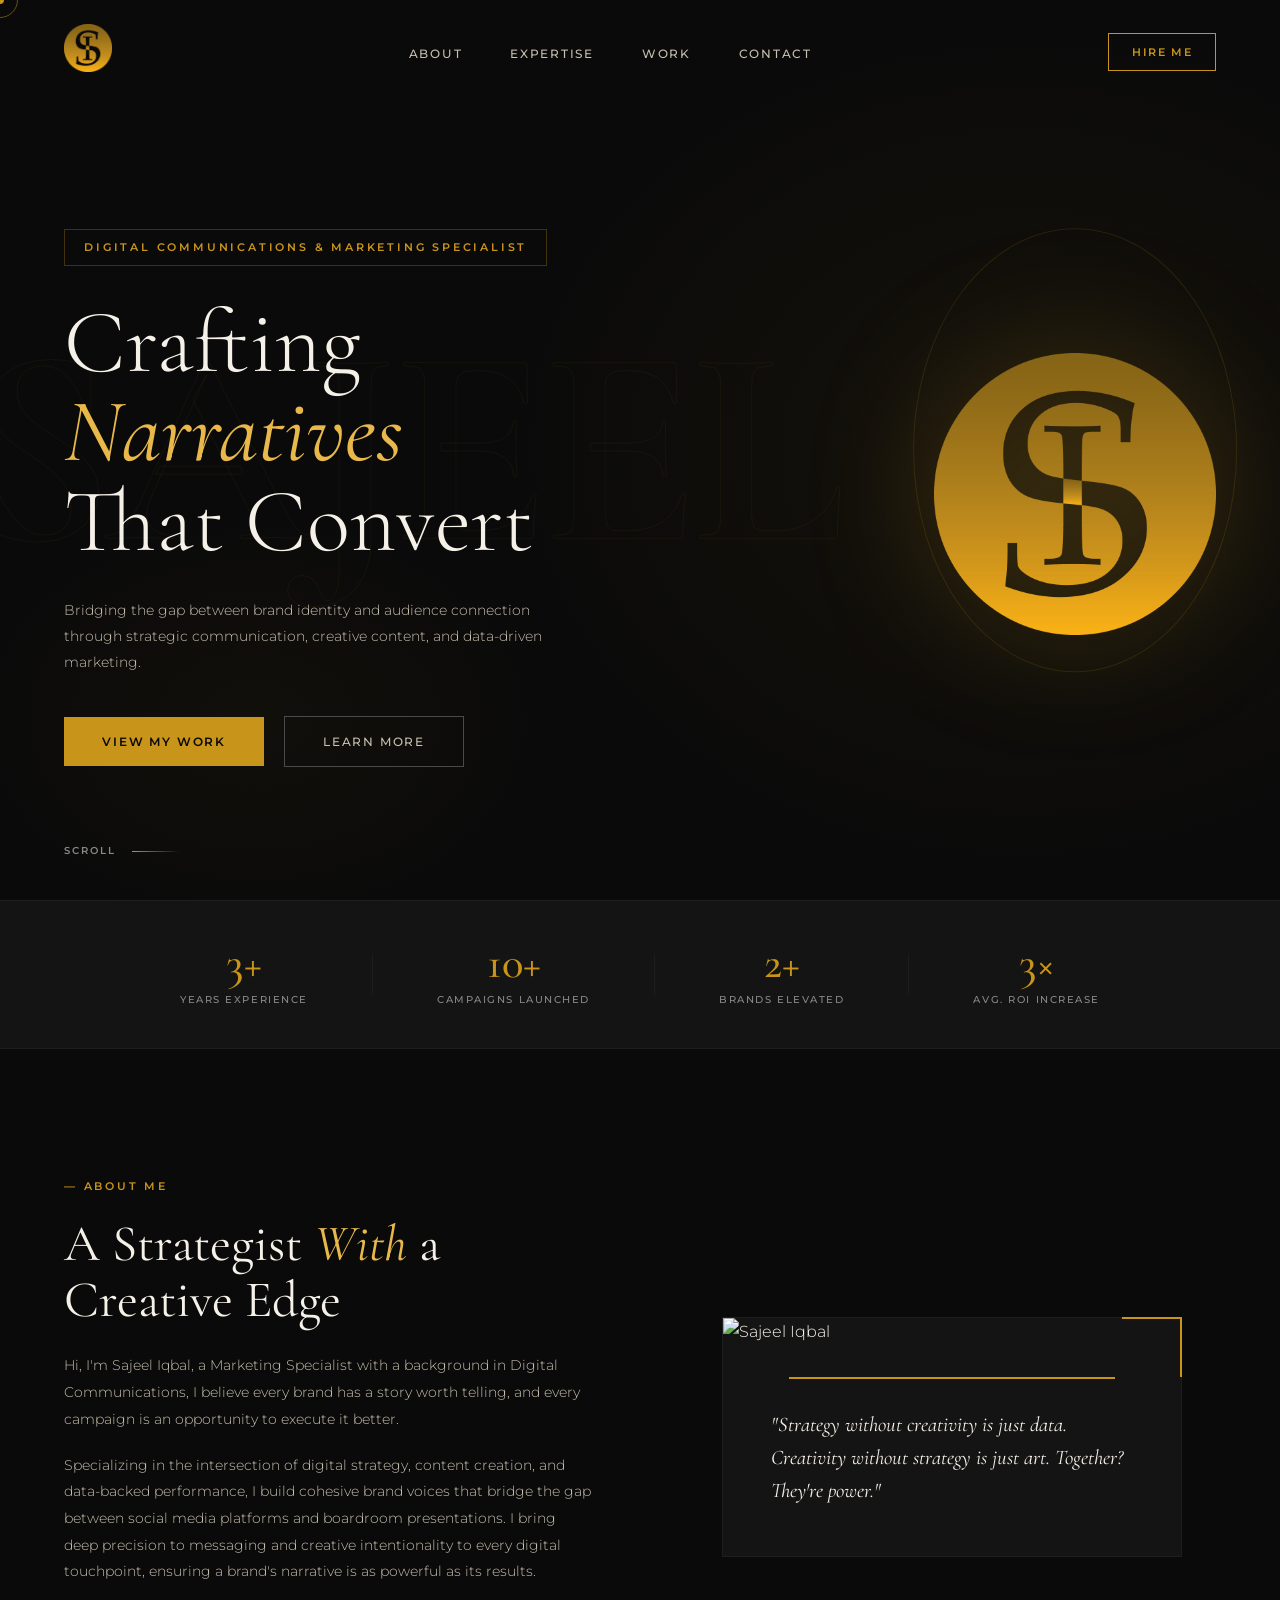
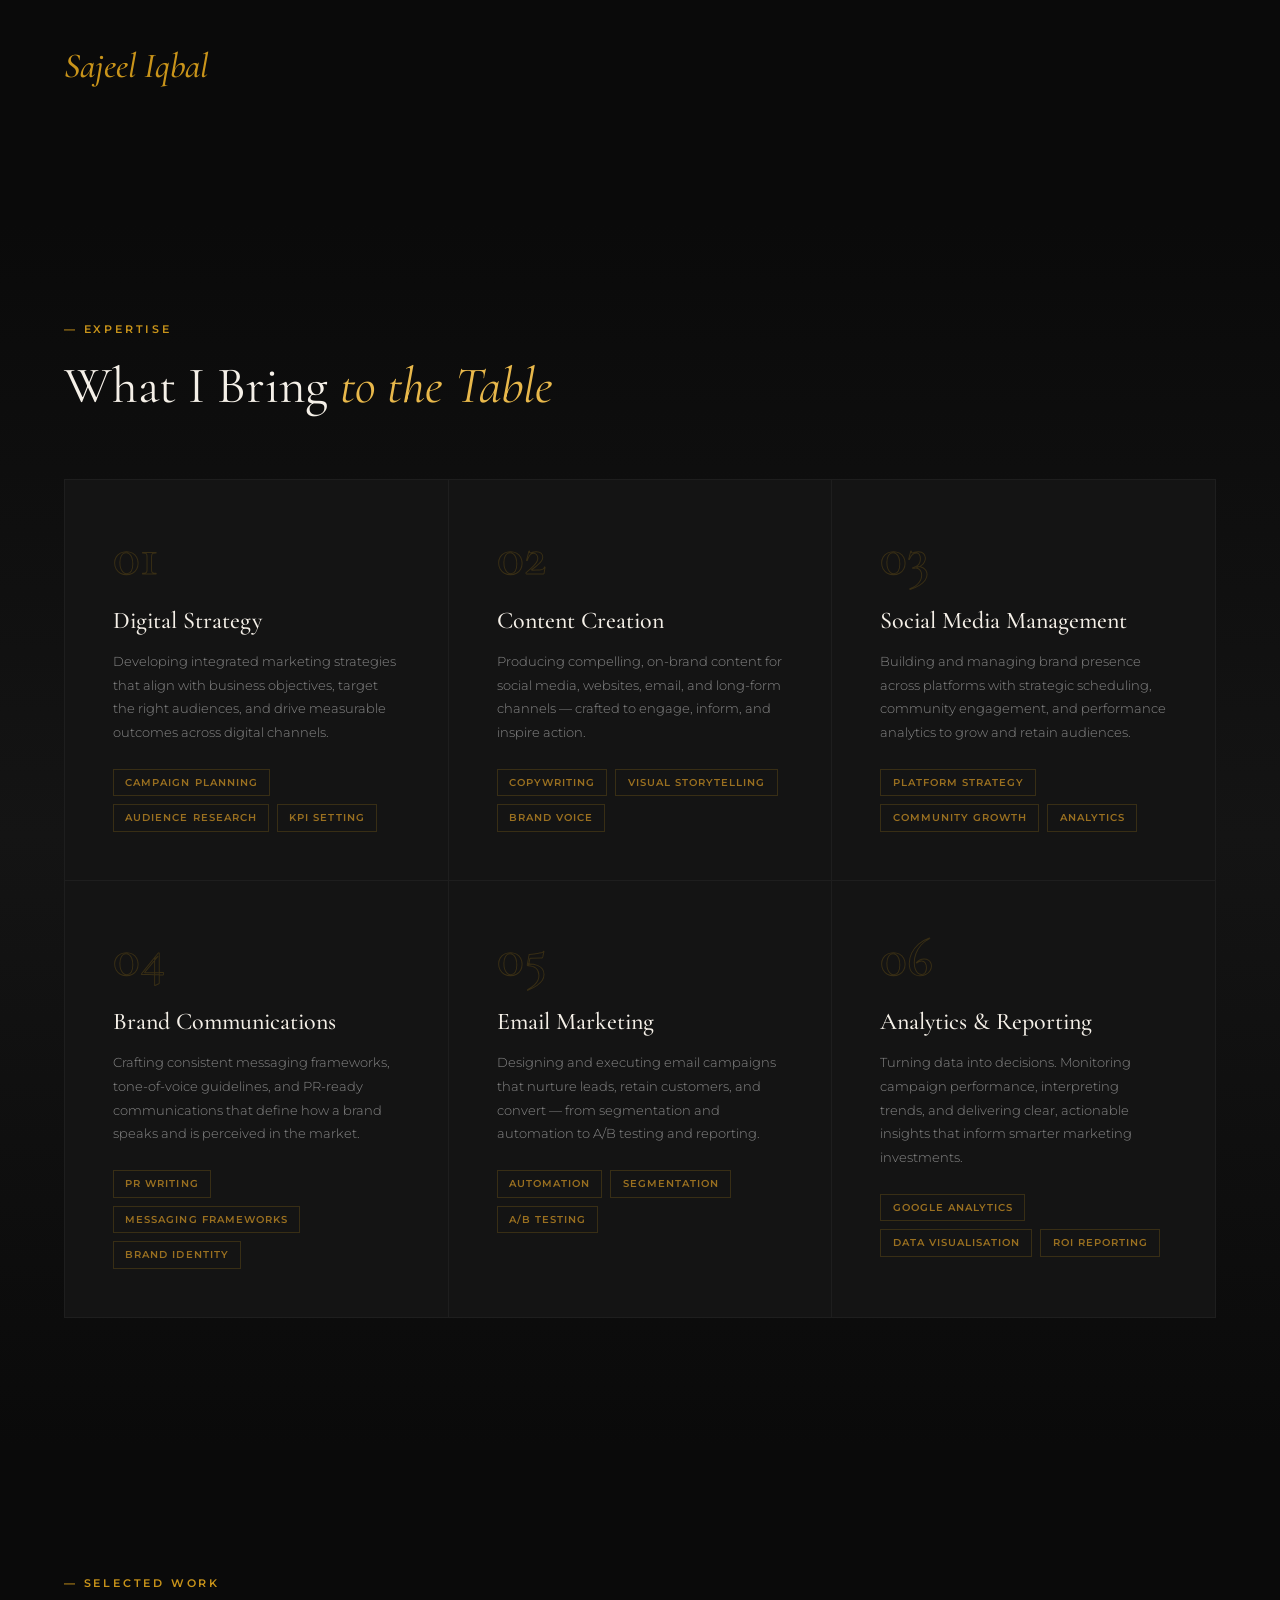
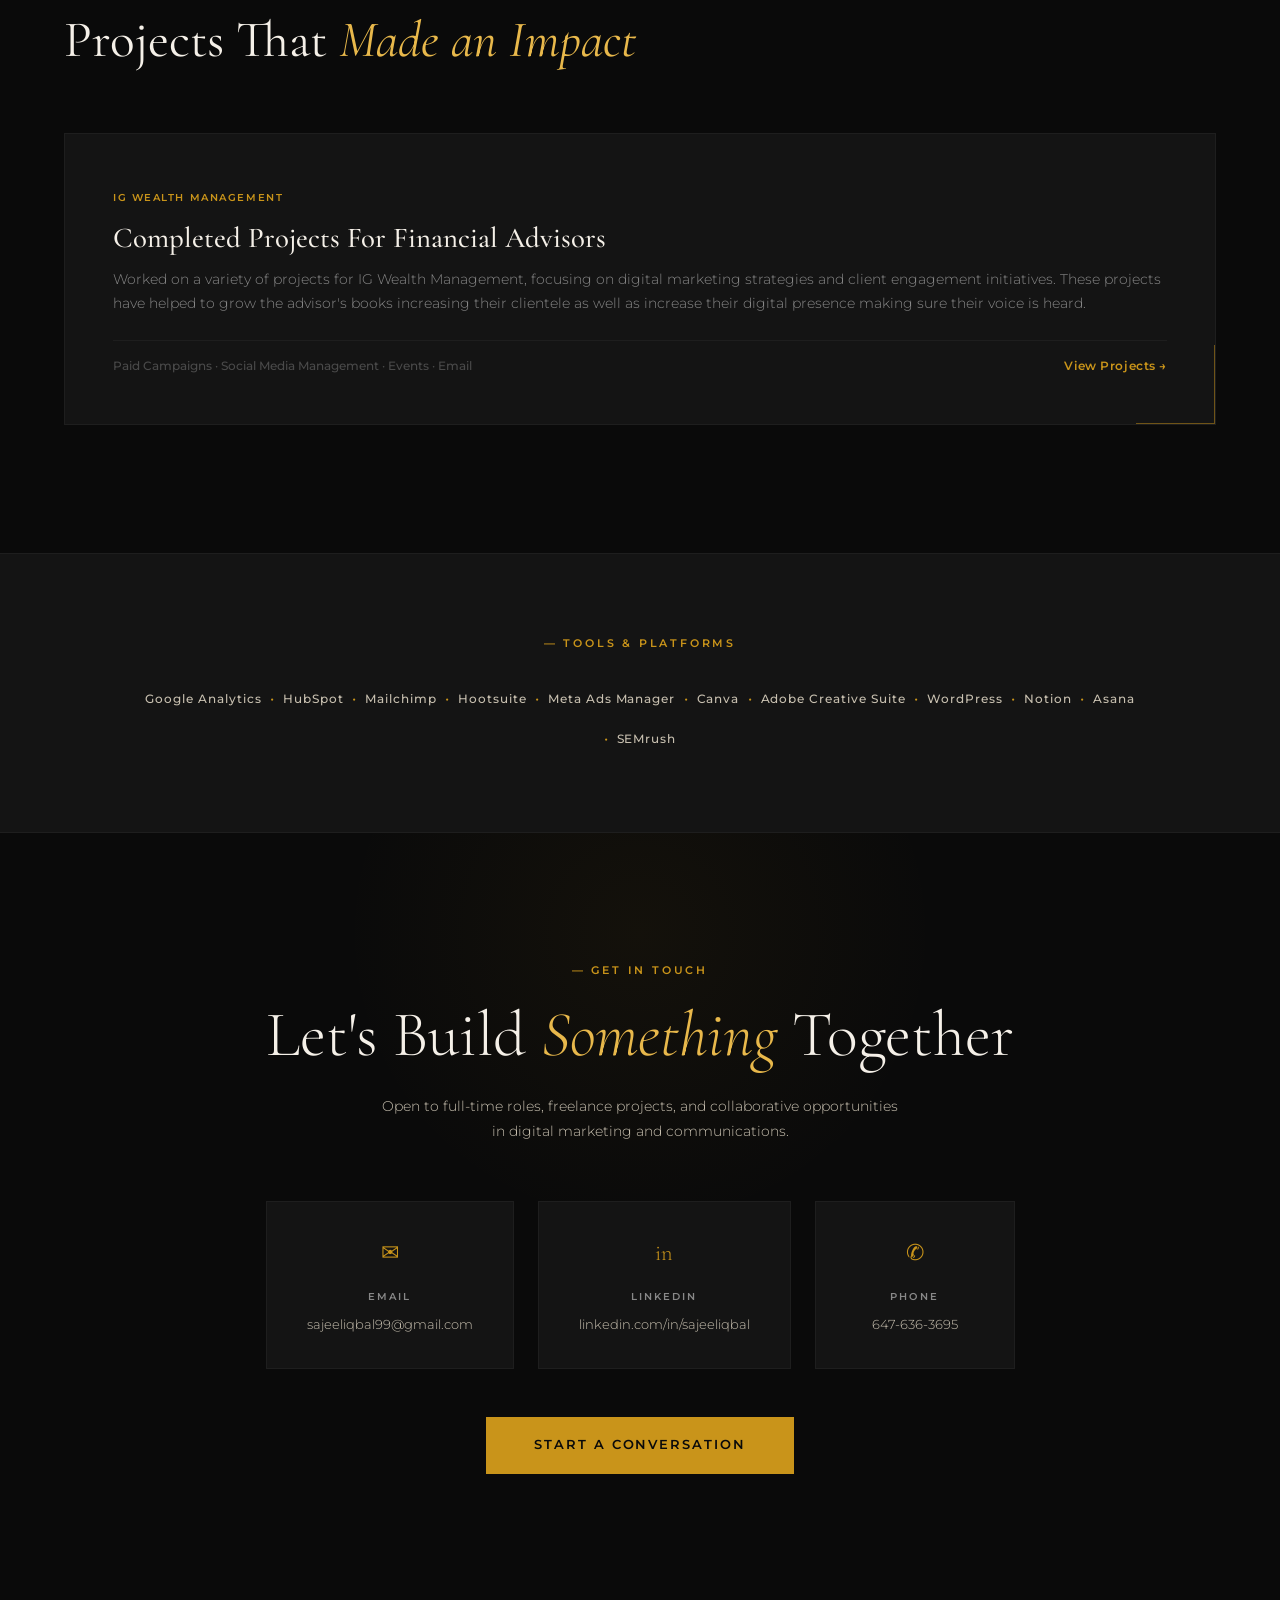
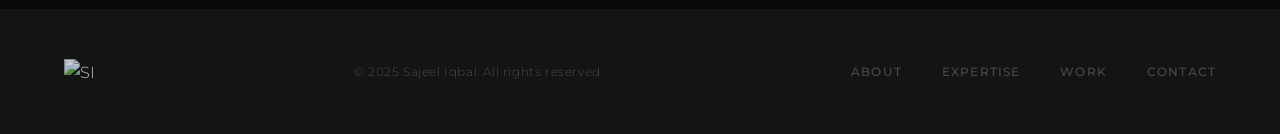
==== commit 99546724: "Add files via upload" ====
--- a/index.html
+++ b/index.html
@@ -88,13 +88,10 @@
       <div class="section-label">— About Me</div>
       <h2 class="section-title">A Strategist <em>With</em> a Creative Edge</h2>
       <p class="about-text">
-        Hi, I'm Sajeel Iqbal. I have a Bachelor's degree in Digital Communications which has equipped me to thive in my role as a Marketing Specialist who believes that every brand has a story worth telling, and every campaign is an opportunity to tell it better.
+        Hi, I'm Sajeel Iqbal, a Marketing Specialist with a background in Digital Communications, I believe every brand has a story worth telling, and every campaign is an opportunity to execute it better.
       </p>
       <p class="about-text">
-        With a foundation in digital strategy, content development, and audience engagement, which I specialise in utilising to build cohesive brand voices that resonate across platforms; from social media to boardroom presentations.
-      </p>
-      <p class="about-text">
-        I bring precision to messaging and intentionality to every touchpoint, ensuring that what a brand says is as powerful as what it does.
+        Specializing in the intersection of digital strategy, content creation, and data-backed performance, I build cohesive brand voices that bridge the gap between social media platforms and boardroom presentations. I bring deep precision to messaging and creative intentionality to every digital touchpoint, ensuring a brand's narrative is as powerful as its results.
       </p>
       <div class="about-signature">Sajeel Iqbal</div>
     </div>
--- a/style.css
+++ b/style.css
@@ -106,6 +106,7 @@
   font-weight: 400;
   line-height: 1.1;
   color: var(--white);
+  margin-bottom: 1.5rem;
 }
 
 /* --- Buttons --- */
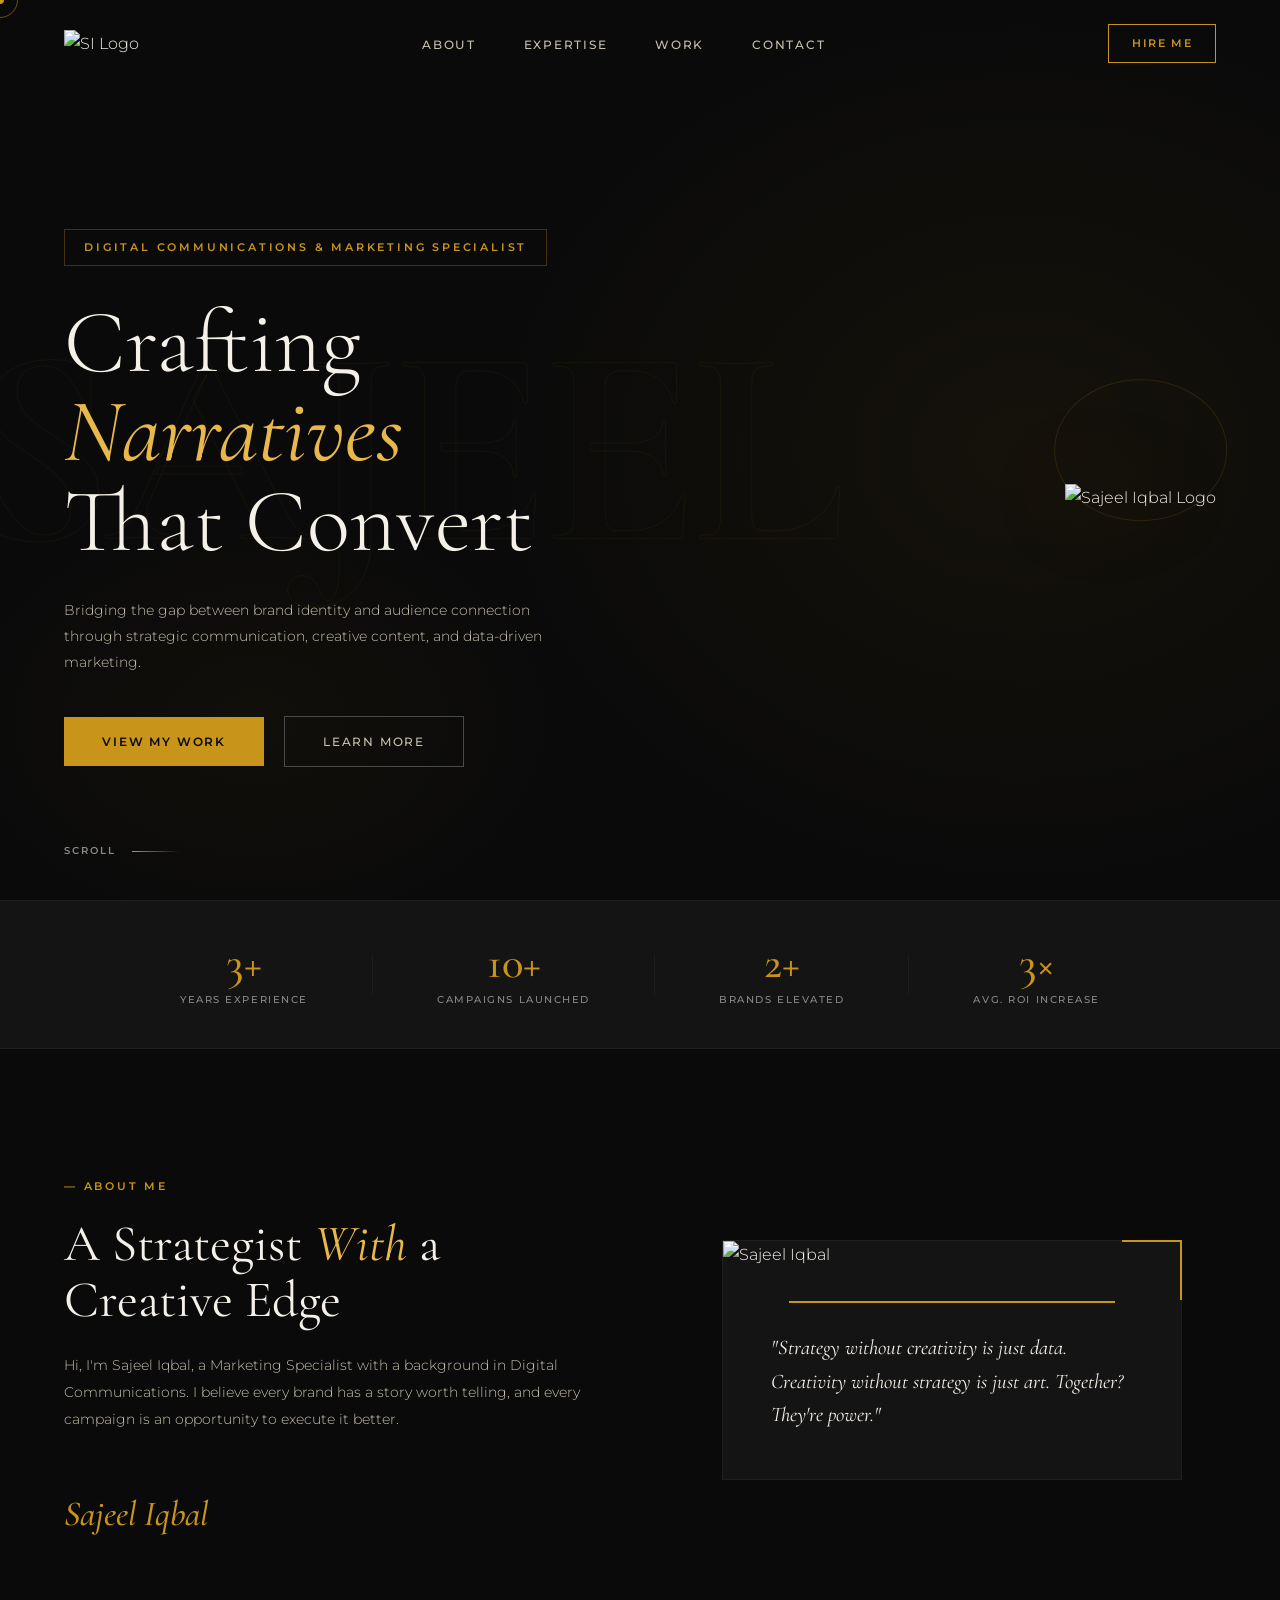
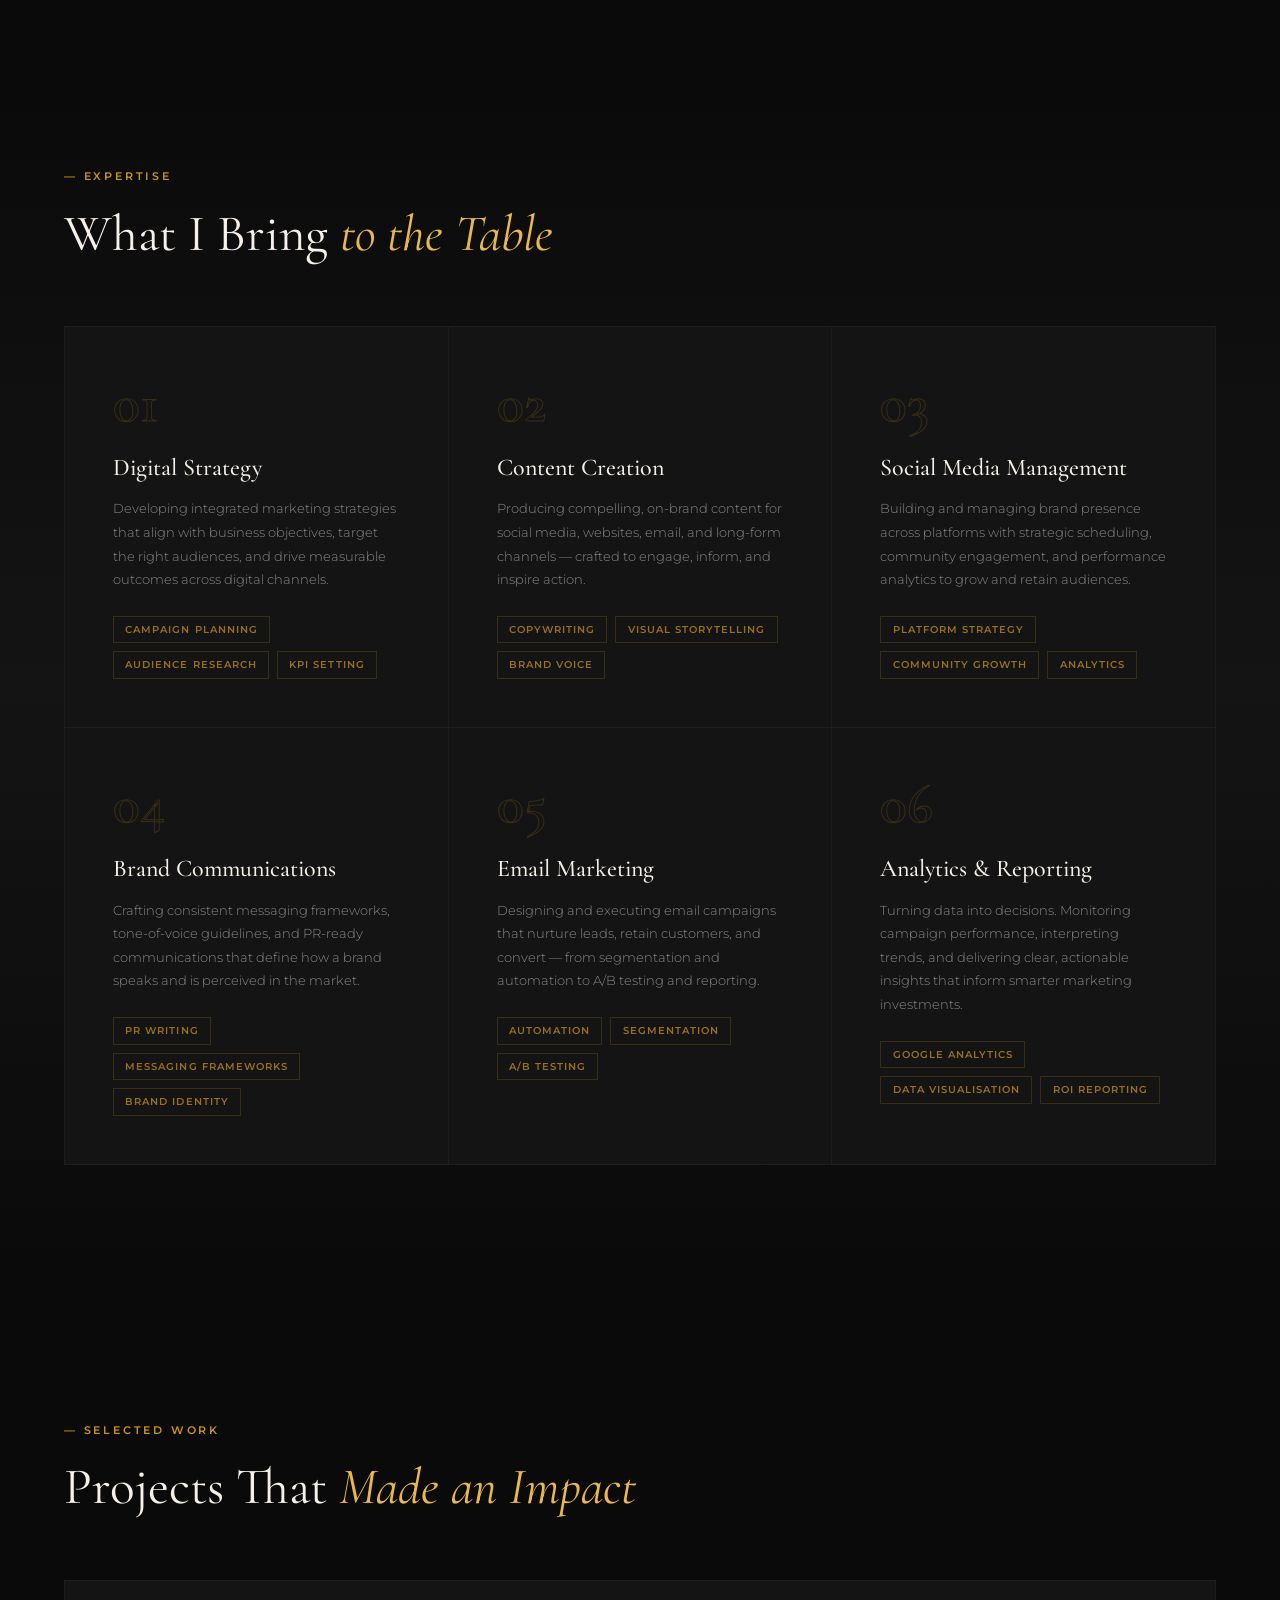
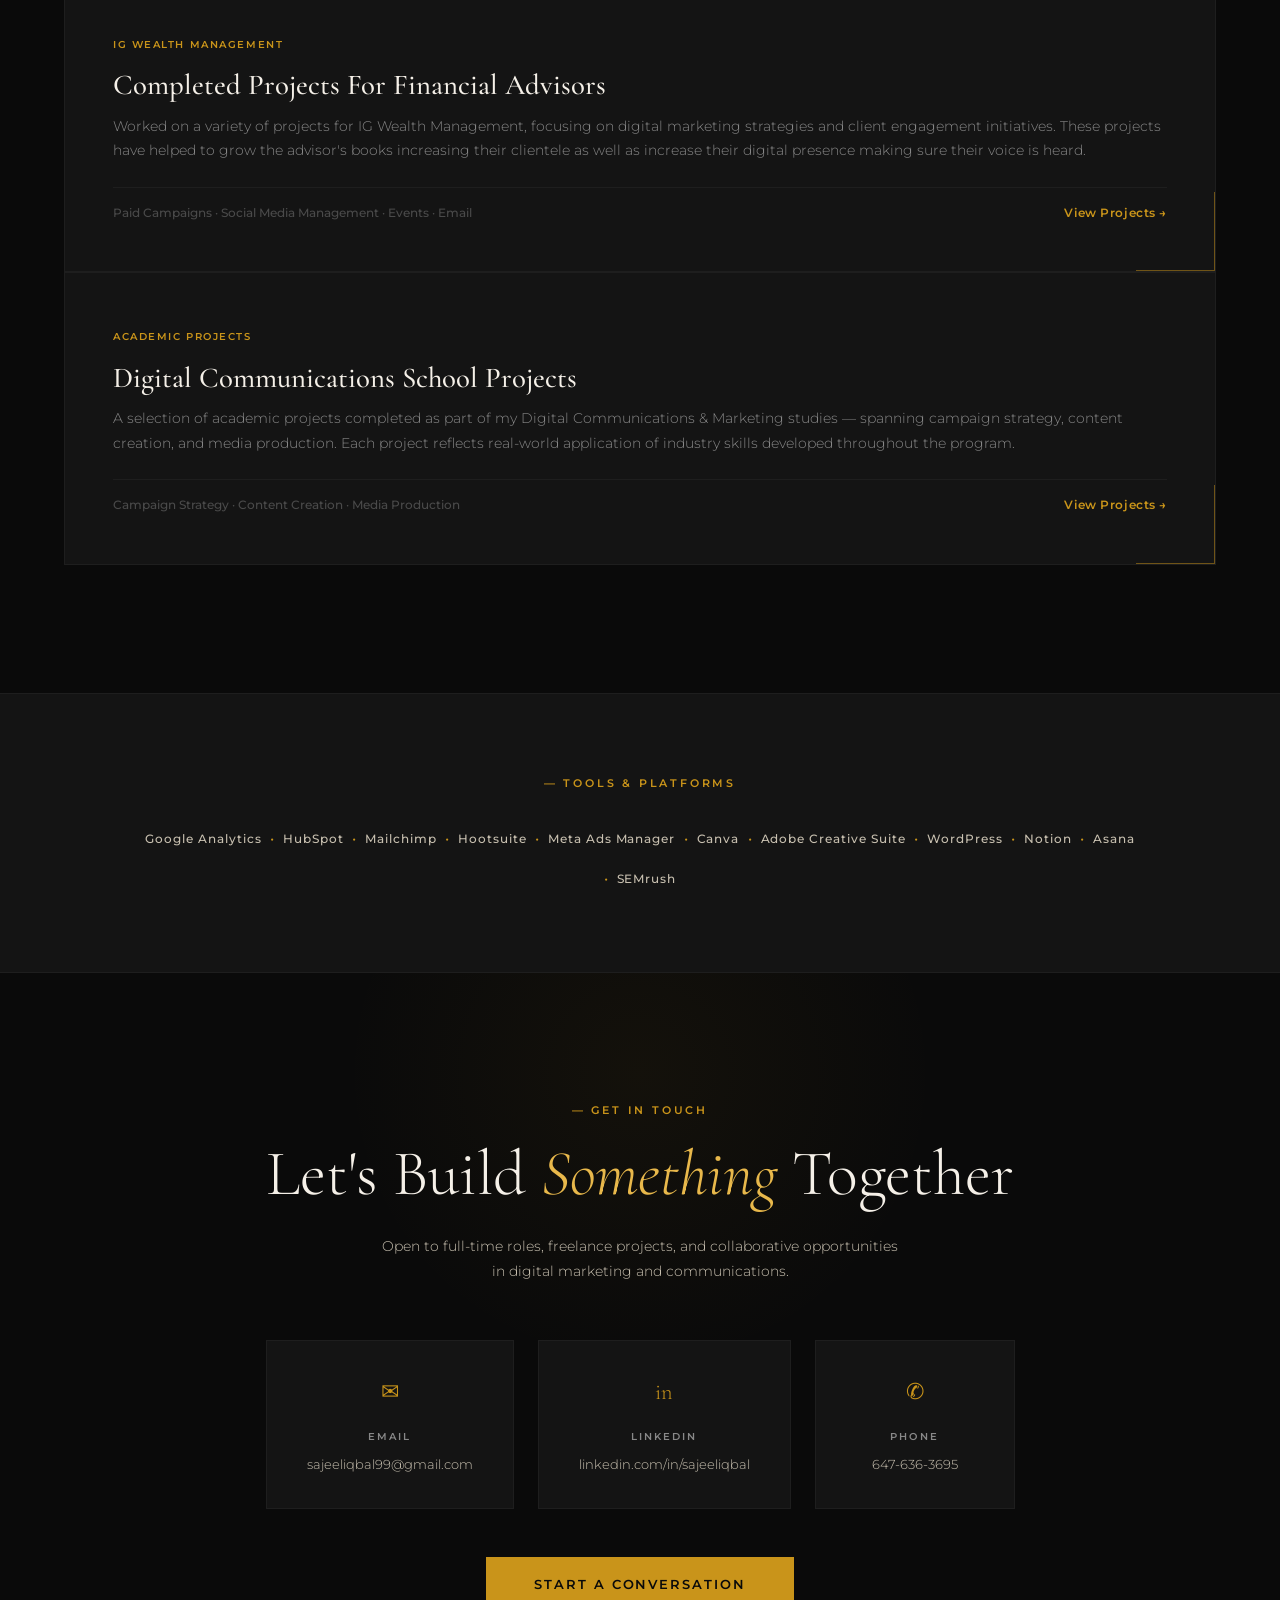
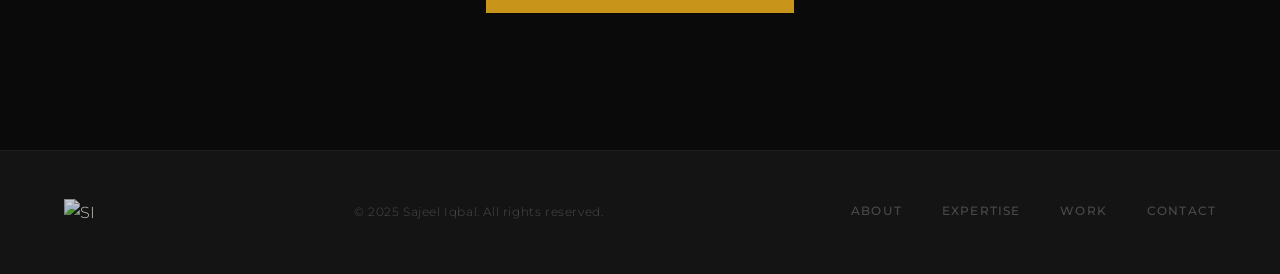
==== commit 7025fa80: "Add files via upload" ====
--- a/index.html
+++ b/index.html
@@ -18,7 +18,7 @@
   <!-- Navigation -->
   <nav class="nav" id="nav">
     <div class="nav-logo">
-      <img src="img/Initials logo.png" alt="SI Logo" class="nav-logo-img" />
+      <img src="img/initials-logo.png" alt="SI Logo" class="nav-logo-img" />
     </div>
     <ul class="nav-links">
       <li><a href="#about" class="nav-link">About</a></li>
@@ -50,7 +50,7 @@
       </div>
     </div>
     <div class="hero-logo-wrap animate-in delay-2">
-      <img src="img/Initials logo.png" alt="Sajeel Iqbal Logo" class="hero-logo" />
+      <img src="img/initials-logo.png" alt="Sajeel Iqbal Logo" class="hero-logo" />
       <div class="hero-logo-ring"></div>
     </div>
     <div class="hero-scroll">
@@ -88,10 +88,7 @@
       <div class="section-label">— About Me</div>
       <h2 class="section-title">A Strategist <em>With</em> a Creative Edge</h2>
       <p class="about-text">
-        Hi, I'm Sajeel Iqbal, a Marketing Specialist with a background in Digital Communications, I believe every brand has a story worth telling, and every campaign is an opportunity to execute it better.
-      </p>
-      <p class="about-text">
-        Specializing in the intersection of digital strategy, content creation, and data-backed performance, I build cohesive brand voices that bridge the gap between social media platforms and boardroom presentations. I bring deep precision to messaging and creative intentionality to every digital touchpoint, ensuring a brand's narrative is as powerful as its results.
+        Hi, I'm Sajeel Iqbal, a Marketing Specialist with a background in Digital Communications. I believe every brand has a story worth telling, and every campaign is an opportunity to execute it better.
       </p>
       <div class="about-signature">Sajeel Iqbal</div>
     </div>
@@ -255,6 +252,19 @@
         <div class="work-card-accent"></div>
       </a>
     </div>
+
+            <a href="School-Projects.html" class="work-card work-card--wide work-card--link">
+          <div class="work-card-content">
+            <span class="work-tag">Academic Projects</span>
+            <h3 class="work-title">Digital Communications School Projects</h3>
+            <p class="work-desc">A selection of academic projects completed as part of my Digital Communications & Marketing studies — spanning campaign strategy, content creation, and media production. Each project reflects real-world application of industry skills developed throughout the program.</p>
+            <div class="work-meta">
+              <span>Campaign Strategy · Content Creation · Media Production</span>
+              <span class="work-result">View Projects &#8594;</span>
+            </div>
+          </div>
+          <div class="work-card-accent"></div>
+        </a>
   </section>
 
   <!-- Tools / Skills Bar -->
@@ -319,7 +329,7 @@
   <!-- Footer -->
   <footer class="footer">
     <div class="footer-inner">
-      <img src="Initials_logo.png" alt="SI" class="footer-logo" />
+      <img src="img/initials-logo.png" alt="SI" class="footer-logo" />
       <p class="footer-copy">© 2025 Sajeel Iqbal. All rights reserved.</p>
       <div class="footer-links">
         <a href="#about">About</a>
